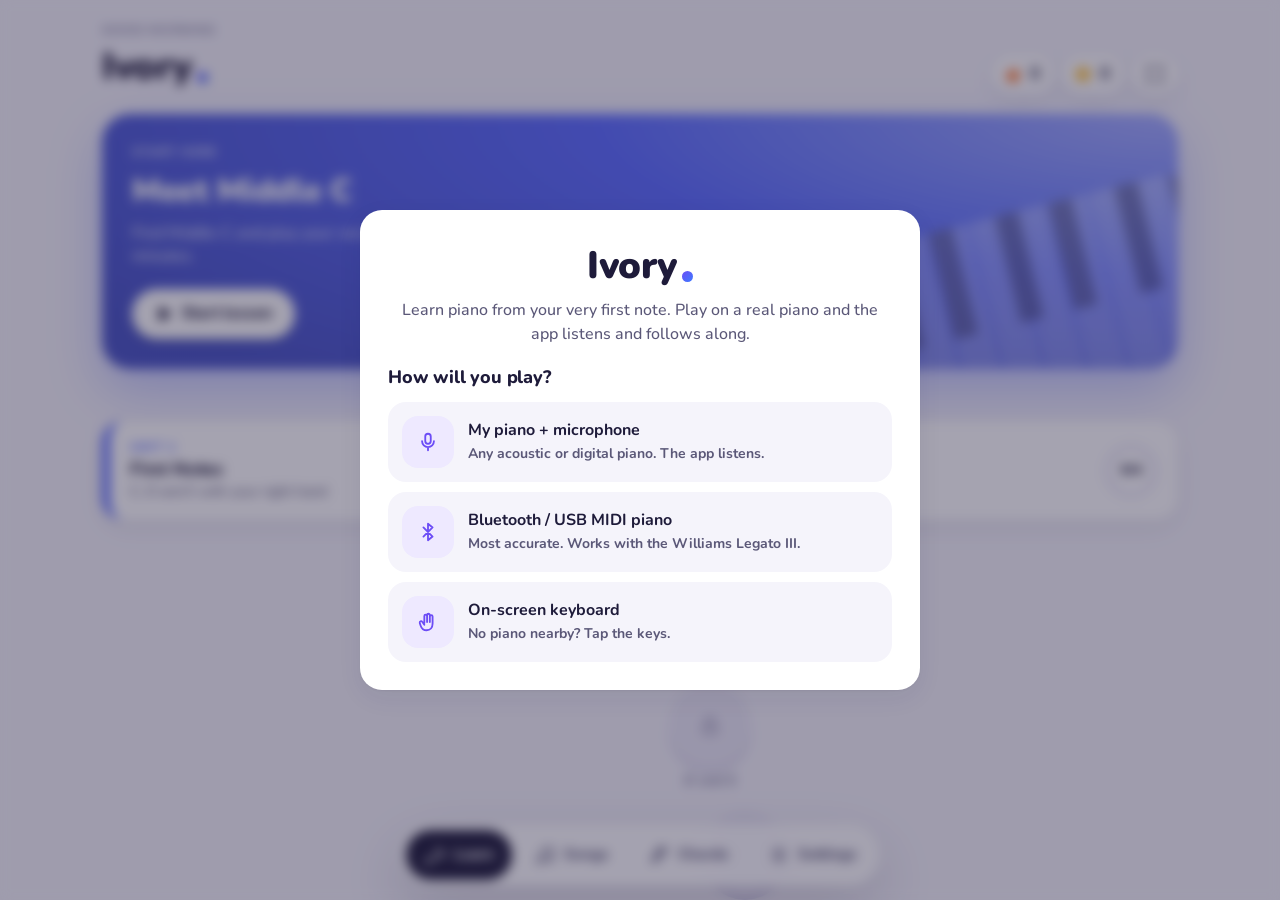
==== index.html @ 38b06214 "Ivory piano practice app: course, sheet-music player, mic/MIDI input, library, chords Co-Authored-By" ====
<!doctype html>
<html lang="en">
<head>
  <meta charset="utf-8">
  <meta name="viewport" content="width=device-width, initial-scale=1, viewport-fit=cover, user-scalable=no">
  <title>Ivory Piano</title>
  <meta name="description" content="Learn piano from your first note: guided lessons, a song library and sheet music that follows your playing.">
  <meta name="theme-color" content="#F5F4FB">
  <meta name="apple-mobile-web-app-capable" content="yes">
  <meta name="mobile-web-app-capable" content="yes">
  <meta name="apple-mobile-web-app-status-bar-style" content="default">
  <meta name="apple-mobile-web-app-title" content="Ivory">
  <link rel="manifest" href="manifest.webmanifest">
  <link rel="icon" href="icons/icon.svg" type="image/svg+xml">
  <link rel="apple-touch-icon" href="icons/icon-180.png">
  <link rel="preconnect" href="https://fonts.googleapis.com">
  <link rel="preconnect" href="https://fonts.gstatic.com" crossorigin>
  <link href="https://fonts.googleapis.com/css2?family=Nunito:wght@500;600;700;800;900&family=Noto+Music&display=swap" rel="stylesheet">
  <link rel="stylesheet" href="css/app.css">
</head>
<body>
  <div id="app"></div>
  <noscript>Ivory needs JavaScript to run.</noscript>
  <script type="module" src="js/main.js"></script>
</body>
</html>
---- css/app.css ----
/* Ivory: design system + screens */

:root {
  --bg: #F5F4FB;
  --bg-2: #ECEAF7;
  --surface: #FFFFFF;
  --ink: #1E1B3A;
  --ink-2: #5B5878;
  --ink-3: #8D8AA8;
  --line: #E4E1F1;
  --brand: #6C4DF6;
  --brand-2: #3D7BFF;
  --brand-soft: #EEE9FF;
  --good: #17B26A;
  --bad: #F04461;
  --gold: #FFC43D;
  --rh: #3D7BFF;
  --lh: #F0821E;
  --radius: 22px;
  --radius-sm: 14px;
  --shadow: 0 1px 2px rgba(30, 27, 58, .05), 0 8px 24px rgba(30, 27, 58, .07);
  --shadow-lg: 0 2px 6px rgba(30, 27, 58, .06), 0 24px 60px rgba(30, 27, 58, .16);
  --spring: cubic-bezier(.34, 1.56, .64, 1);
  --ease: cubic-bezier(.22, .9, .3, 1);
  --safe-b: env(safe-area-inset-bottom, 0px);
  --safe-t: env(safe-area-inset-top, 0px);
  color-scheme: light;
}

* { box-sizing: border-box; -webkit-tap-highlight-color: transparent; }
html, body { margin: 0; height: 100%; }
body {
  background: var(--bg);
  color: var(--ink);
  font: 500 16px/1.45 Nunito, ui-rounded, system-ui, -apple-system, sans-serif;
  -webkit-font-smoothing: antialiased;
  overflow: hidden;
  overscroll-behavior: none;
}
#app { height: 100%; display: flex; flex-direction: column; }
h1, h2, h3, h4 { margin: 0; letter-spacing: -.01em; }
h1 { font-size: 34px; font-weight: 900; }
h2 { font-size: 24px; font-weight: 900; }
h3 { font-size: 18px; font-weight: 800; }
p { margin: 0; }
a { color: var(--brand); }
.hidden { display: none !important; }
.muted { color: var(--ink-2); }
.small { font-size: 13px; }
.grow { flex: 1; min-width: 0; }
.row { display: flex; gap: 10px; flex-wrap: wrap; align-items: center; justify-content: center; margin-top: 18px; }
.row.end { justify-content: flex-end; }
.eyebrow { font-size: 12px; font-weight: 800; letter-spacing: .09em; text-transform: uppercase; color: var(--ink-3); }
.eyebrow.light { color: rgba(255,255,255,.8); }
.ico { width: 22px; height: 22px; flex: none; }

/* ---------- buttons ---------- */
.btn {
  appearance: none; border: 0; cursor: pointer; font: inherit; font-weight: 800; font-size: 16px;
  display: inline-flex; align-items: center; justify-content: center; gap: 8px;
  height: 50px; padding: 0 22px; border-radius: 999px; text-decoration: none;
  background: var(--surface); color: var(--ink); box-shadow: inset 0 0 0 2px var(--line);
  transition: transform .25s var(--spring), box-shadow .2s, background .2s, filter .2s;
  user-select: none; -webkit-user-select: none;
}
.btn:active { transform: scale(.94); }
.btn .ico { width: 20px; height: 20px; }
.btn.primary {
  background: linear-gradient(180deg, #7B5FF8, var(--brand)); color: #fff;
  box-shadow: 0 4px 0 #4E31D0, 0 10px 22px rgba(108,77,246,.32);
}
.btn.primary:active { transform: translateY(3px) scale(.97); box-shadow: 0 1px 0 #4E31D0, 0 4px 10px rgba(108,77,246,.3); }
.btn.ghost { background: var(--surface); }
.btn.white { background: #fff; color: var(--ink); box-shadow: 0 4px 0 rgba(0,0,0,.12); }
.btn.white.solid { background: var(--ink); color: #fff; box-shadow: 0 4px 0 rgba(0,0,0,.3); }
.btn.big { height: 56px; padding: 0 30px; font-size: 18px; }
.btn.sm { height: 38px; padding: 0 16px; font-size: 14px; }
.btn.danger { color: var(--bad); }
.btn.primary.danger { background: var(--bad); color: #fff; box-shadow: 0 4px 0 #B92741; }

.icon-btn {
  appearance: none; border: 0; background: var(--surface); color: var(--ink); cursor: pointer;
  width: 44px; height: 44px; border-radius: 50%; display: grid; place-items: center; font: 800 22px/1 Nunito, sans-serif;
  box-shadow: inset 0 0 0 2px var(--line); transition: transform .25s var(--spring); flex: none;
}
.icon-btn:active { transform: scale(.88); }
.icon-btn.sm { width: 34px; height: 34px; font-size: 20px; }

.chip-btn {
  appearance: none; border: 0; cursor: pointer; font: 800 14px Nunito, sans-serif; color: var(--ink);
  display: inline-flex; align-items: center; gap: 6px; height: 40px; padding: 0 14px; border-radius: 999px;
  background: var(--surface); box-shadow: inset 0 0 0 2px var(--line);
  transition: transform .25s var(--spring), background .2s, color .2s, box-shadow .2s;
}
.chip-btn:active { transform: scale(.92); }
.chip-btn .ico { width: 18px; height: 18px; }
.chip-btn.toggle.on { background: var(--brand-soft); color: var(--brand); box-shadow: inset 0 0 0 2px #CFC3FF; }

.seg { display: inline-flex; background: var(--bg-2); border-radius: 999px; padding: 4px; gap: 2px; flex-wrap: wrap; }
.seg button {
  appearance: none; border: 0; background: transparent; font: 800 14px Nunito, sans-serif; color: var(--ink-2);
  height: 36px; padding: 0 14px; border-radius: 999px; cursor: pointer; transition: background .25s var(--ease), color .2s, box-shadow .25s;
}
.seg button.on { background: var(--surface); color: var(--ink); box-shadow: 0 2px 8px rgba(30,27,58,.1); }

.chips { display: flex; gap: 8px; flex-wrap: wrap; }
.chip { appearance: none; border: 0; cursor: pointer; font: 800 14px Nunito, sans-serif; padding: 8px 14px; border-radius: 999px; background: var(--surface); color: var(--ink-2); box-shadow: inset 0 0 0 2px var(--line); transition: all .2s; }
.chip.on { background: var(--ink); color: #fff; box-shadow: none; }

.card { background: var(--surface); border-radius: var(--radius); box-shadow: var(--shadow); padding: 22px; }

/* ---------- layout ---------- */
.screen {
  flex: 1; overflow-y: auto; overflow-x: hidden; -webkit-overflow-scrolling: touch;
  padding-bottom: calc(110px + var(--safe-b));
}
.page { max-width: 1120px; margin: 0 auto; padding: calc(22px + var(--safe-t)) 22px 30px; animation: page-in .45s var(--ease) both; }
.page > * { animation: rise .5s var(--ease) both; }
.page > *:nth-child(2) { animation-delay: .05s; }
.page > *:nth-child(3) { animation-delay: .1s; }
.page > *:nth-child(4) { animation-delay: .15s; }
.page > *:nth-child(5) { animation-delay: .2s; }
.page > *:nth-child(n+6) { animation-delay: .25s; }
@keyframes page-in { from { opacity: 0; } to { opacity: 1; } }
@keyframes rise { from { opacity: 0; transform: translateY(16px); } to { opacity: 1; transform: none; } }
@keyframes pop { 0% { opacity: 0; transform: scale(.85) translateY(10px); } 100% { opacity: 1; transform: none; } }
.pop { animation: pop .45s var(--spring) both; }

header.top { display: flex; align-items: flex-end; justify-content: space-between; gap: 16px; margin-bottom: 20px; }
.brand { display: inline-flex; align-items: flex-end; gap: 4px; font-size: 38px; }
.brand .dot { width: 11px; height: 11px; border-radius: 50%; background: linear-gradient(135deg, var(--brand), var(--brand-2)); margin-bottom: 11px; }
.pills { display: flex; gap: 8px; }
.pill { display: flex; align-items: center; gap: 6px; background: var(--surface); padding: 8px 14px 8px 10px; border-radius: 999px; box-shadow: var(--shadow); font-size: 17px; }
.pill.flame .ico { color: #FF7A2E; }
.pill.stars-pill .ico { color: var(--gold); }

/* ---------- tab bar ---------- */
.tabbar {
  position: fixed; left: 50%; bottom: calc(14px + var(--safe-b)); transform: translateX(-50%);
  display: flex; gap: 4px; padding: 6px; border-radius: 999px; z-index: 20;
  background: rgba(255,255,255,.86); backdrop-filter: blur(18px) saturate(1.6); -webkit-backdrop-filter: blur(18px) saturate(1.6);
  box-shadow: var(--shadow-lg);
}
.tab {
  display: flex; align-items: center; gap: 8px; height: 50px; padding: 0 18px; border-radius: 999px;
  color: var(--ink-2); text-decoration: none; font-weight: 800; font-size: 15px;
  transition: background .3s var(--ease), color .2s, transform .25s var(--spring);
}
.tab:active { transform: scale(.92); }
.tab.active { background: var(--ink); color: #fff; }
.tab span { white-space: nowrap; }
@media (max-width: 560px) { .tab { padding: 0 14px; } .tab span { display: none; } .tab.active span { display: inline; } }

/* ---------- learn ---------- */
.hero {
  position: relative; overflow: hidden; border-radius: 28px; padding: 30px; color: #fff; margin-bottom: 34px;
  background: radial-gradient(120% 140% at 100% 0%, color-mix(in srgb, var(--c) 55%, #fff) 0%, var(--c) 45%, color-mix(in srgb, var(--c) 70%, #1E1B3A) 100%);
  box-shadow: 0 20px 50px color-mix(in srgb, var(--c) 35%, transparent);
}
.hero h2 { font-size: 32px; margin: 6px 0 8px; }
.hero p { opacity: .92; max-width: 460px; margin-bottom: 20px; }
.hero-body { position: relative; z-index: 1; }
.hero-keys {
  position: absolute; right: -30px; bottom: -40px; width: 340px; height: 200px; transform: rotate(-14deg);
  background:
    linear-gradient(90deg, transparent 0 9%, rgba(255,255,255,.0) 9%),
    repeating-linear-gradient(90deg, rgba(255,255,255,.28) 0 38px, rgba(255,255,255,.1) 38px 41px);
  border-radius: 18px; animation: float 6s ease-in-out infinite;
}
.hero-keys::after {
  content: ''; position: absolute; inset: 0 0 45% 0;
  background: repeating-linear-gradient(90deg, transparent 0 27px, rgba(30,27,58,.35) 27px 51px, transparent 51px 82px, rgba(30,27,58,.35) 82px 106px, transparent 106px 123px);
  -webkit-mask: linear-gradient(#000, #000); border-radius: 18px 18px 6px 6px;
}
@keyframes float { 0%, 100% { transform: rotate(-14deg) translateY(0); } 50% { transform: rotate(-12deg) translateY(-10px); } }

.course { display: flex; flex-direction: column; gap: 10px; }
.unit-head {
  display: flex; align-items: center; justify-content: space-between; gap: 16px; padding: 18px 20px; border-radius: var(--radius);
  background: var(--surface); box-shadow: var(--shadow); border-left: 8px solid var(--c); margin-top: 18px;
}
.unit-head p { color: var(--ink-2); font-size: 14px; }
.unit-head .eyebrow { color: var(--c); }
.ring {
  --p: 0; width: 54px; height: 54px; border-radius: 50%; display: grid; place-items: center; flex: none;
  background: conic-gradient(var(--c) calc(var(--p) * 360deg), var(--bg-2) 0);
}
.ring span { width: 42px; height: 42px; border-radius: 50%; background: var(--surface); display: grid; place-items: center; font-weight: 900; font-size: 13px; }

.nodes { display: flex; flex-direction: column; align-items: center; gap: 20px; padding: 26px 0 10px; }
.node {
  position: relative; display: flex; flex-direction: column; align-items: center; gap: 6px; text-decoration: none; color: var(--ink);
  transform: translateX(var(--x)); width: 160px;
}
.node .disc {
  width: 84px; height: 84px; border-radius: 50%; display: grid; place-items: center; font-size: 30px; font-weight: 900;
  background: var(--surface); color: var(--c); box-shadow: 0 6px 0 var(--bg-2), var(--shadow);
  transition: transform .3s var(--spring), box-shadow .3s;
}
.node .glyph { font-family: Nunito, "Noto Music", sans-serif; display: grid; place-items: center; }
.node .glyph .ico { width: 34px; height: 34px; stroke-width: 3; }
.node:active .disc { transform: translateY(4px) scale(.95); box-shadow: 0 2px 0 var(--bg-2), var(--shadow); }
.node.done .disc { background: var(--c); color: #fff; box-shadow: 0 6px 0 color-mix(in srgb, var(--c) 70%, #000), 0 10px 22px color-mix(in srgb, var(--c) 35%, transparent); }
.node.current .disc {
  background: linear-gradient(180deg, color-mix(in srgb, var(--c) 80%, #fff), var(--c)); color: #fff;
  box-shadow: 0 6px 0 color-mix(in srgb, var(--c) 70%, #000), 0 0 0 8px color-mix(in srgb, var(--c) 18%, transparent);
  animation: breathe 2.2s ease-in-out infinite;
}
@keyframes breathe { 0%, 100% { box-shadow: 0 6px 0 color-mix(in srgb, var(--c) 70%, #000), 0 0 0 6px color-mix(in srgb, var(--c) 20%, transparent); } 50% { box-shadow: 0 6px 0 color-mix(in srgb, var(--c) 70%, #000), 0 0 0 16px color-mix(in srgb, var(--c) 6%, transparent); } }
.node.locked { color: var(--ink-3); }
.node.locked .disc { color: var(--ink-3); background: var(--bg-2); box-shadow: 0 6px 0 #DCD9EC; }
.node .label { font-weight: 800; font-size: 14px; text-align: center; line-height: 1.2; }
.node .bubble {
  position: absolute; top: -34px; background: var(--ink); color: #fff; font-weight: 900; font-size: 12px; letter-spacing: .08em;
  padding: 6px 12px; border-radius: 10px; animation: bob 1.6s ease-in-out infinite; z-index: 1;
}
.node .bubble::after { content: ''; position: absolute; left: 50%; bottom: -5px; margin-left: -6px; border: 6px solid transparent; border-top-color: var(--ink); border-bottom: 0; }
@keyframes bob { 0%, 100% { transform: translateY(0); } 50% { transform: translateY(-6px); } }

.mini-stars { display: inline-flex; gap: 1px; }
.mini-stars .star svg { width: 15px; height: 15px; }
.star { color: #DAD7EA; display: inline-block; }
.star.on { color: var(--gold); }
.stars-big { display: flex; justify-content: center; gap: 6px; margin: 4px 0 10px; }
.stars-big .star svg { width: 64px; height: 64px; filter: drop-shadow(0 4px 0 rgba(0,0,0,.08)); }
.stars-big .star:nth-child(2) svg { width: 80px; height: 80px; margin-top: -12px; }
.stars-big .star { animation: star-pop .6s var(--spring) both; }
.stars-big .star.on svg { filter: drop-shadow(0 4px 0 #E3A400) drop-shadow(0 8px 18px rgba(255,196,61,.5)); }
@keyframes star-pop { 0% { opacity: 0; transform: scale(.2) rotate(-40deg); } 100% { opacity: 1; transform: none; } }

/* ---------- full-screen layers ---------- */
.fullscreen {
  position: fixed; inset: 0; z-index: 40; background: var(--bg); display: flex; flex-direction: column;
  opacity: 0; transform: translateY(24px); transition: opacity .3s var(--ease), transform .4s var(--ease);
}
.fullscreen.open { opacity: 1; transform: none; }
.ls-top { display: flex; align-items: center; gap: 14px; padding: calc(12px + var(--safe-t)) 18px 10px; }
.ls-title { font-weight: 900; white-space: nowrap; overflow: hidden; text-overflow: ellipsis; max-width: 30%; }
.ls-steps { flex: 1; display: flex; gap: 6px; }
.ls-steps i { flex: 1; height: 10px; border-radius: 99px; background: var(--bg-2); position: relative; overflow: hidden; }
.ls-steps i::after { content: ''; position: absolute; inset: 0; background: var(--c); transform: scaleX(0); transform-origin: left; transition: transform .6s var(--ease); border-radius: 99px; }
.ls-steps i.done::after { transform: scaleX(1); }
.ls-steps i.cur::after { transform: scaleX(.35); opacity: .6; }
.ls-body { flex: 1; min-height: 0; display: flex; flex-direction: column; }
.ls-center { flex: 1; overflow-y: auto; display: flex; align-items: flex-start; justify-content: center; padding: 16px 18px 30px; }
.ls-player { flex: 1; min-height: 0; display: flex; }
.ls-player .player .pl-top > .icon-btn { display: none; }
.learn-card { width: 100%; max-width: 760px; margin: auto 0; padding: 30px; }
.learn-card h2 { font-size: 30px; margin: 6px 0 10px; }
.learn-card .eyebrow { color: var(--c); }
.lead { font-size: 19px; line-height: 1.55; color: var(--ink-2); }
.lead b { color: var(--ink); }
.learn-visual { margin-top: 22px; display: flex; flex-direction: column; gap: 14px; }
.learn-kb { height: 170px; }
.mini-staff { width: 100%; height: 150px; display: block; border-radius: var(--radius-sm); box-shadow: inset 0 0 0 2px var(--line); }
.chord-btns { display: flex; gap: 8px; flex-wrap: wrap; justify-content: center; }
.hand-art svg { width: 100%; max-height: 240px; display: block; }
.hand-art .f { fill: #FFE1C9; stroke: #E9B48F; stroke-width: 2; }
.hand-art .palm { fill: #FFE1C9; stroke: #E9B48F; stroke-width: 2; }
.hand-art .fn { font: 900 18px Nunito, sans-serif; fill: var(--brand); text-anchor: middle; }
.hand-art .cap { font: 800 14px Nunito, sans-serif; fill: var(--ink-2); text-anchor: middle; }

/* ---------- player ---------- */
.player { flex: 1; min-height: 0; display: flex; flex-direction: column; position: relative; background: var(--bg); }
.player-host { z-index: 45; }
.pl-top { display: flex; align-items: center; gap: 14px; padding: calc(10px + var(--safe-t)) 16px 8px; }
.ls-player .pl-top { padding-top: 4px; }
.pl-title { min-width: 0; max-width: 40%; }
.pl-title .t { font-weight: 900; font-size: 17px; white-space: nowrap; overflow: hidden; text-overflow: ellipsis; }
.pl-title .sub { font-size: 13px; color: var(--ink-2); font-weight: 700; white-space: nowrap; overflow: hidden; text-overflow: ellipsis; }
.pl-progress { flex: 1; height: 10px; background: var(--bg-2); border-radius: 99px; overflow: hidden; }
.pl-progress .bar { height: 100%; background: linear-gradient(90deg, var(--brand), var(--brand-2)); transform-origin: left; transform: scaleX(0); border-radius: 99px; transition: transform .35s var(--ease); }
.pl-input { display: flex; align-items: center; gap: 6px; height: 38px; padding: 0 12px; border-radius: 99px; background: var(--surface); box-shadow: inset 0 0 0 2px var(--line); font-weight: 800; font-size: 13px; cursor: pointer; white-space: nowrap; }
.pl-input .ico { width: 18px; height: 18px; }
.pl-input.mode-midi { color: var(--good); }
.pl-input.mode-mic { color: var(--brand); }
.pl-input .lvl { --lvl: 0; width: 8px; height: 18px; border-radius: 4px; background: linear-gradient(to top, var(--good) calc(var(--lvl) * 100%), var(--bg-2) 0); transition: background .08s; }
@media (max-width: 700px) { .pl-input span { display: none; } .pl-title { max-width: 50%; } }

.pl-stage { flex: 1; min-height: 0; position: relative; margin: 4px 14px 0; border-radius: var(--radius); background: #fff; box-shadow: var(--shadow); overflow: hidden; }
.pl-canvas { position: absolute; inset: 0; width: 100%; height: 100%; display: block; }
.pl-count { position: absolute; left: 50%; top: 50%; transform: translate(-50%, -50%); font: 900 120px/1 Nunito, sans-serif; color: var(--brand); pointer-events: none; text-shadow: 0 6px 30px rgba(108,77,246,.25); }
.pl-count.pulse { animation: count .5s var(--spring); }
@keyframes count { 0% { transform: translate(-50%, -50%) scale(1.6); opacity: 0; } 100% { transform: translate(-50%, -50%) scale(1); opacity: 1; } }
.pl-toast { position: absolute; left: 50%; bottom: 14px; transform: translate(-50%, 20px); background: var(--ink); color: #fff; padding: 10px 18px; border-radius: 99px; font-weight: 800; font-size: 14px; opacity: 0; transition: all .35s var(--spring); pointer-events: none; max-width: 90%; text-align: center; }
.pl-toast.show { opacity: 1; transform: translate(-50%, 0); }
.pl-controls { display: flex; align-items: center; gap: 8px; padding: 10px 16px; flex-wrap: wrap; }
.pl-controls .spacer { flex: 1; }
.tempo { display: flex; align-items: center; gap: 6px; font-weight: 900; font-size: 14px; }
.tempo-val { min-width: 44px; text-align: center; }
.player.demo .pl-stage { box-shadow: 0 0 0 3px var(--brand-soft), var(--shadow); }
.player.demo .listen { background: var(--brand); color: #fff; box-shadow: none; }
.pl-keys { height: clamp(110px, 24vh, 220px); margin: 0 10px calc(10px + var(--safe-b)); }

.pl-overlay { position: absolute; inset: 0; display: none; align-items: center; justify-content: center; padding: 20px; z-index: 5; background: rgba(245,244,251,.6); backdrop-filter: blur(8px); -webkit-backdrop-filter: blur(8px); }
.pl-overlay.open { display: flex; animation: page-in .25s both; }
.start-card, .result-card { max-width: 520px; width: 100%; text-align: center; padding: 30px; }
.start-card h2, .result-card h2 { font-size: 28px; margin: 6px 0 8px; }
.start-card p { color: var(--ink-2); }
.notice { display: inline-flex; align-items: center; gap: 8px; margin-top: 14px !important; padding: 8px 14px; border-radius: 12px; background: var(--bg); font-weight: 700; font-size: 14px; color: var(--ink-2) !important; }
.notice .ico { width: 18px; height: 18px; }
.notice.ok { background: #E3F8EE; color: #0B7F4B !important; }
.notice.warn { background: #FFF1D6; color: #8A5A00 !important; }
.stats { display: flex; justify-content: center; gap: 10px; margin-top: 16px; flex-wrap: wrap; }
.stat { background: var(--bg); border-radius: 16px; padding: 10px 16px; min-width: 86px; animation: rise .5s var(--ease) both; }
.stat:nth-child(2) { animation-delay: .1s; } .stat:nth-child(3) { animation-delay: .2s; } .stat:nth-child(4) { animation-delay: .3s; }
.stat b { display: block; font-size: 24px; font-weight: 900; }
.stat span { font-size: 12px; color: var(--ink-2); font-weight: 800; text-transform: uppercase; letter-spacing: .05em; }
.tips { text-align: left; color: var(--ink-2); padding-left: 20px; line-height: 1.7; }

.confetti { position: absolute; inset: 0; pointer-events: none; overflow: hidden; z-index: 60; }
.confetti i { position: absolute; top: -12px; width: 10px; height: 14px; border-radius: 3px; animation: fall linear both; }
@keyframes fall { 0% { transform: translate(0, 0) rotate(0); opacity: 1; } 100% { transform: translate(var(--dx), 105vh) rotate(var(--rot)); opacity: .9; } }

/* ---------- keyboard ---------- */
.kb { position: relative; width: 100%; touch-action: none; user-select: none; -webkit-user-select: none; }
.kb-key { position: absolute; top: 0; transition: background .12s, transform .12s, box-shadow .12s; }
.kb-white {
  height: 100%; background: linear-gradient(180deg, #fff 80%, #F1F0F7); border: 1px solid #D9D6E8; border-top: 0;
  border-radius: 0 0 10px 10px; box-shadow: inset 0 -6px 0 #E6E4F0; z-index: 1;
}
.kb-black {
  height: 61%; background: linear-gradient(180deg, #3A3755, #1E1B33 85%); border-radius: 0 0 7px 7px; z-index: 2;
  box-shadow: inset 0 -5px 0 #0E0C1F, 0 3px 6px rgba(0,0,0,.25);
}
.kb-label { position: absolute; bottom: 10px; left: 0; right: 0; text-align: center; font-weight: 800; font-size: 12px; color: var(--ink-3); pointer-events: none; }
.kb-label.kb-middle { color: var(--brand); }
.kb-key.hint.kb-white { background: linear-gradient(180deg, #fff 0%, color-mix(in srgb, var(--rh) 28%, #fff) 100%); box-shadow: inset 0 -6px 0 color-mix(in srgb, var(--rh) 45%, #fff); }
.kb-key.hint.hint-L.kb-white { background: linear-gradient(180deg, #fff 0%, color-mix(in srgb, var(--lh) 30%, #fff) 100%); box-shadow: inset 0 -6px 0 color-mix(in srgb, var(--lh) 50%, #fff); }
.kb-key.hint.kb-black { background: linear-gradient(180deg, color-mix(in srgb, var(--rh) 70%, #000), var(--rh)); }
.kb-key.hint.hint-L.kb-black { background: linear-gradient(180deg, color-mix(in srgb, var(--lh) 70%, #000), var(--lh)); }
.kb-finger {
  position: absolute; left: 50%; bottom: 30px; transform: translateX(-50%); width: 26px; height: 26px; border-radius: 50%;
  display: grid; place-items: center; font: 900 14px Nunito, sans-serif; color: #fff; background: var(--rh); pointer-events: none;
  animation: pop .35s var(--spring) both; box-shadow: 0 3px 8px rgba(61,123,255,.35);
}
.hint-L .kb-finger { background: var(--lh); box-shadow: 0 3px 8px rgba(240,130,30,.35); }
.kb-black .kb-finger { bottom: 10px; width: 22px; height: 22px; font-size: 12px; }
.kb-key.on-play.kb-white { background: linear-gradient(180deg, #F2EEFF, #DCD3FF); transform: translateY(2px); box-shadow: inset 0 -3px 0 #C8BBFF; }
.kb-key.on-play.kb-black { background: #6C4DF6; transform: translateY(2px); }
.kb-key.on-good.kb-white { background: linear-gradient(180deg, #E5FAF0, #9EE8C4); transform: translateY(2px); box-shadow: inset 0 -3px 0 #6AD9A3, 0 0 24px rgba(23,178,106,.5); }
.kb-key.on-good.kb-black { background: var(--good); transform: translateY(2px); box-shadow: 0 0 20px rgba(23,178,106,.6); }
.kb-key.on-bad.kb-white { background: linear-gradient(180deg, #FFECEF, #FFB3C0); box-shadow: inset 0 -3px 0 #FF8FA2; animation: shake .3s; }
.kb-key.on-bad.kb-black { background: var(--bad); animation: shake .3s; }
@keyframes shake { 25% { transform: translateX(-3px); } 75% { transform: translateX(3px); } }

/* ---------- library ---------- */
.import-card { display: flex; align-items: center; gap: 18px; padding: 20px 22px; border-radius: var(--radius); background: linear-gradient(135deg, #2A2554, #1E1B3A); color: #fff; margin-bottom: 20px; flex-wrap: wrap; }
.import-card p { opacity: .8; font-size: 14px; margin-top: 2px; }
.import-icon { width: 54px; height: 54px; border-radius: 16px; display: grid; place-items: center; background: rgba(255,255,255,.12); }
.filters { display: flex; flex-wrap: wrap; gap: 12px; align-items: center; margin-bottom: 18px; }
.search { display: flex; align-items: center; gap: 8px; background: var(--surface); border-radius: 999px; padding: 0 16px; height: 46px; box-shadow: inset 0 0 0 2px var(--line); flex: 1 1 220px; color: var(--ink-3); }
.search input { border: 0; outline: 0; font: 700 16px Nunito, sans-serif; background: transparent; flex: 1; min-width: 0; color: var(--ink); }
.song-grid { display: grid; grid-template-columns: repeat(auto-fill, minmax(200px, 1fr)); gap: 16px; }
.song-card { display: flex; flex-direction: column; background: var(--surface); border-radius: var(--radius); overflow: hidden; text-decoration: none; color: var(--ink); box-shadow: var(--shadow); transition: transform .3s var(--spring), box-shadow .3s; animation: rise .5s var(--ease) both; }
.song-card:active { transform: scale(.96); }
.cover { height: 110px; position: relative; display: flex; align-items: flex-end; justify-content: space-between; padding: 12px; }
.cover-note { position: absolute; right: -10px; top: -14px; color: rgba(255,255,255,.25); }
.cover-note .ico { width: 110px; height: 110px; stroke-width: 1.6; }
.tag { font-size: 11px; font-weight: 900; letter-spacing: .06em; text-transform: uppercase; padding: 5px 9px; border-radius: 8px; }
.tag.light { background: rgba(255,255,255,.25); color: #fff; backdrop-filter: blur(4px); }
.song-card .meta { padding: 12px 14px 14px; display: flex; flex-direction: column; gap: 2px; }
.song-card .meta b { font-weight: 900; line-height: 1.2; }
.song-card .meta span { font-size: 13px; color: var(--ink-2); font-weight: 700; }
.progress-line { height: 6px; border-radius: 99px; background: var(--bg-2); margin-top: 8px; overflow: hidden; }
.progress-line i { display: block; height: 100%; background: var(--good); border-radius: 99px; }
.empty { grid-column: 1 / -1; padding: 30px; text-align: center; }
.sources { margin-top: 36px; }
.sources > p { margin: 6px 0 14px; }
.source-list { display: flex; flex-direction: column; gap: 10px; }
.source { display: flex; align-items: center; gap: 14px; background: var(--surface); border-radius: 16px; padding: 14px 16px; color: var(--ink); text-decoration: none; box-shadow: var(--shadow); transition: transform .25s var(--spring); }
.source:active { transform: scale(.98); }
.source b { display: block; }
.source span { font-size: 14px; color: var(--ink-2); }
.source > .ico { color: var(--ink-3); width: 18px; }
.fmt { font-size: 11px; font-weight: 900; padding: 5px 9px; border-radius: 8px; letter-spacing: .04em; white-space: nowrap; }
.fmt-musicxml { background: #E7F0FF; color: #2459CC; }
.fmt-midi { background: #E3F8EE; color: #0B7F4B; }
.fmt-pdf { background: #FFF1D6; color: #8A5A00; }
.pdf-help { margin-top: 14px; background: var(--surface); border-radius: 16px; padding: 14px 16px; box-shadow: var(--shadow); }
.pdf-help summary { font-weight: 800; cursor: pointer; }
.pdf-help p { margin-top: 8px; color: var(--ink-2); }

/* ---------- song page ---------- */
.back-link { display: inline-flex; align-items: center; gap: 4px; font-weight: 800; text-decoration: none; color: var(--ink-2); margin-bottom: 12px; }
.back-link .ico { width: 18px; height: 18px; }
.song-hero { display: flex; gap: 20px; align-items: flex-end; flex-wrap: wrap; padding: 28px; border-radius: 28px; color: #fff; box-shadow: var(--shadow-lg); margin-bottom: 26px; }
.song-hero h1 { font-size: 36px; margin-top: 4px; }
.song-hero .by { opacity: .85; font-weight: 800; }
.song-hero .about { opacity: .9; max-width: 520px; margin-top: 8px; }
.facts { display: flex; gap: 6px; flex-wrap: wrap; margin-top: 14px; }
.facts span { background: rgba(255,255,255,.2); padding: 5px 10px; border-radius: 10px; font-weight: 800; font-size: 13px; }
.hero-actions { display: flex; gap: 10px; flex-wrap: wrap; }
.song-cols { display: grid; grid-template-columns: 1.4fr 1fr; gap: 22px; align-items: start; }
.song-cols h2 { margin-bottom: 12px; }
@media (max-width: 780px) { .song-cols { grid-template-columns: 1fr; } }
.plan { display: flex; flex-direction: column; gap: 14px; }
.plan-sec { background: var(--surface); border-radius: var(--radius); padding: 14px; box-shadow: var(--shadow); }
.plan-head { display: flex; justify-content: space-between; align-items: baseline; padding: 2px 6px 10px; }
.plan-head span { font-size: 13px; color: var(--ink-3); font-weight: 800; }
.plan-steps { display: flex; flex-direction: column; gap: 8px; }
.step { appearance: none; border: 0; font: inherit; color: inherit; cursor: pointer; display: flex; align-items: center; gap: 12px; padding: 10px 12px; border-radius: 14px; background: var(--bg); text-align: left; transition: transform .25s var(--spring), background .2s; }
.step:active { transform: scale(.97); }
.step.next { background: var(--brand-soft); box-shadow: inset 0 0 0 2px #CFC3FF; }
.step-text { flex: 1; display: flex; flex-direction: column; }
.step-text small { color: var(--ink-2); font-weight: 700; }
.hand-badge { width: 38px; height: 38px; border-radius: 12px; display: grid; place-items: center; font-weight: 900; font-size: 13px; color: #fff; flex: none; }
.h-R { background: var(--rh); }
.h-L { background: var(--lh); }
.h-both { background: linear-gradient(135deg, var(--lh) 50%, var(--rh) 50%); }
.free { display: flex; flex-direction: column; gap: 14px; margin-bottom: 14px; }
.free-row { display: flex; flex-direction: column; gap: 10px; align-items: flex-start; }
.field { display: flex; flex-direction: column; gap: 6px; font-weight: 800; font-size: 14px; color: var(--ink-2); margin-top: 8px; }
input[type=range] { width: 100%; accent-color: var(--brand); height: 28px; }

/* ---------- chords ---------- */
.chord-card { display: flex; flex-direction: column; gap: 12px; }
.chord-top { display: flex; gap: 18px; justify-content: space-between; flex-wrap: wrap; }
.chord-name h2 { font-size: 46px; line-height: 1; }
.chord-name h2 small { font-size: 18px; color: var(--ink-2); font-weight: 800; }
.chord-notes { display: flex; gap: 8px; margin: 10px 0 6px; }
.chord-notes span { width: 46px; height: 46px; border-radius: 14px; display: grid; place-items: center; font-weight: 900; font-size: 18px; background: var(--brand-soft); color: var(--brand); animation: pop .4s var(--spring) both; }
.chord-notes span:nth-child(2) { animation-delay: .05s; } .chord-notes span:nth-child(3) { animation-delay: .1s; } .chord-notes span:nth-child(4) { animation-delay: .15s; }
.chord-actions { display: flex; flex-direction: column; gap: 8px; align-items: flex-end; }
.chord-actions .row { margin-top: 0; }
.chord-kb { height: 160px; margin: 6px 0; }
.pick-label { font-weight: 900; font-size: 12px; text-transform: uppercase; letter-spacing: .08em; color: var(--ink-3); }
.pick-grid { display: flex; flex-wrap: wrap; gap: 6px; }
.pick { appearance: none; border: 0; cursor: pointer; font: 800 15px Nunito, sans-serif; padding: 9px 14px; border-radius: 12px; background: var(--bg); color: var(--ink); transition: all .2s var(--ease); }
.pick.on { background: var(--brand); color: #fff; transform: scale(1.04); }
.chords > h2 { margin-top: 30px; }
.chords > p { margin: 4px 0 12px; }
.prog-list { display: flex; flex-direction: column; gap: 10px; }
.prog { display: flex; align-items: center; gap: 12px; background: var(--surface); padding: 14px 16px; border-radius: 16px; box-shadow: var(--shadow); }
.prog b { display: block; font-size: 17px; }
.prog span { font-size: 14px; color: var(--ink-2); }

/* ---------- settings ---------- */
.settings .card { margin-bottom: 16px; display: flex; flex-direction: column; gap: 6px; }
.settings h3 { display: flex; align-items: center; gap: 8px; margin-bottom: 6px; }
.settings h3 .ico { color: var(--brand); }
.set-row { display: flex; align-items: center; gap: 14px; padding: 12px 0; border-top: 1px solid var(--line); flex-wrap: wrap; }
.set-row b { display: block; }
.set-row span { font-size: 14px; color: var(--ink-2); }
.inline { display: flex; align-items: center; gap: 10px; width: 220px; }
.val { font-weight: 800; font-size: 14px; color: var(--ink-2); min-width: 60px; }
.sub-card { background: var(--bg); border-radius: 16px; padding: 16px; margin-top: 8px; }
.sub-head { display: flex; align-items: center; justify-content: space-between; gap: 10px; flex-wrap: wrap; margin-bottom: 8px; }
.mic-test { display: flex; align-items: center; gap: 16px; margin: 8px 0; }
.meter { flex: 1; height: 14px; border-radius: 99px; background: var(--bg-2); overflow: hidden; }
.meter i { display: block; height: 100%; background: linear-gradient(90deg, var(--good), #9BE15D, var(--gold)); transform-origin: left; transform: scaleX(0); transition: transform .08s; }
.mic-test small { display: block; font-size: 11px; font-weight: 900; text-transform: uppercase; color: var(--ink-3); letter-spacing: .06em; }
.heard { font-size: 30px; font-weight: 900; min-width: 70px; color: var(--brand); }
.heard.flash { animation: pop .3s var(--spring); }
.badge { font-size: 13px; font-weight: 800; padding: 5px 10px; border-radius: 10px; background: var(--bg-2); color: var(--ink-2); }
.badge.ok { background: #E3F8EE; color: #0B7F4B; }
.badge.warn { background: #FFF1D6; color: #8A5A00; }
.midi-help { color: var(--ink-2); font-size: 15px; }
.midi-help h4 { color: var(--ink); margin: 12px 0 4px; }
.midi-help ol { padding-left: 20px; margin: 4px 0; line-height: 1.7; }
.midi-help code { background: var(--surface); padding: 2px 6px; border-radius: 6px; font-size: 13px; word-break: break-all; }
.switch { position: relative; width: 54px; height: 32px; flex: none; }
.switch input { opacity: 0; width: 0; height: 0; position: absolute; }
.switch i { position: absolute; inset: 0; border-radius: 99px; background: var(--bg-2); transition: background .25s; cursor: pointer; }
.switch i::after { content: ''; position: absolute; left: 4px; top: 4px; width: 24px; height: 24px; border-radius: 50%; background: #fff; box-shadow: 0 2px 6px rgba(0,0,0,.2); transition: transform .3s var(--spring); }
.switch input:checked + i { background: var(--good); }
.switch input:checked + i::after { transform: translateX(22px); }
.about { color: var(--ink-3); font-size: 13px; padding: 10px 6px; display: flex; flex-direction: column; gap: 6px; }

/* ---------- modal / toast / onboarding ---------- */
.modal-back { position: fixed; inset: 0; z-index: 80; background: rgba(30,27,58,.4); display: flex; align-items: center; justify-content: center; padding: 20px; opacity: 0; transition: opacity .25s; backdrop-filter: blur(6px); -webkit-backdrop-filter: blur(6px); }
.modal-back.open { opacity: 1; }
.modal { max-width: 560px; width: 100%; max-height: 90vh; overflow-y: auto; padding: 28px; }
.modal h2 { margin-bottom: 8px; }
.onb-hero { text-align: center; margin-bottom: 18px; }
.onb-hero p { color: var(--ink-2); margin-top: 6px; }
.onb-opts { display: flex; flex-direction: column; gap: 10px; margin-top: 12px; }
.onb-opt { appearance: none; border: 0; cursor: pointer; font: inherit; color: inherit; display: flex; align-items: center; gap: 14px; text-align: left; padding: 14px; border-radius: 18px; background: var(--bg); transition: transform .25s var(--spring), background .2s; }
.onb-opt:active { transform: scale(.97); }
.onb-opt b { display: block; }
.onb-opt small { color: var(--ink-2); font-weight: 700; font-size: 14px; }
.onb-ic { width: 52px; height: 52px; border-radius: 16px; display: grid; place-items: center; background: var(--brand-soft); color: var(--brand); flex: none; }
.toast-host { position: fixed; left: 50%; top: calc(16px + var(--safe-t)); transform: translateX(-50%); z-index: 100; display: flex; flex-direction: column; gap: 8px; align-items: center; pointer-events: none; }
.toast { background: var(--ink); color: #fff; padding: 12px 18px; border-radius: 16px; font-weight: 800; font-size: 15px; box-shadow: var(--shadow-lg); opacity: 0; transform: translateY(-14px) scale(.96); transition: all .35s var(--spring); max-width: min(560px, 90vw); }
.toast.show { opacity: 1; transform: none; }
.toast.ok { background: #0E8A55; }
.toast.bad { background: #C42A47; }

/* ---------- piano navigation ---------- */
.nav-focus { outline: none !important; position: relative; z-index: 3; box-shadow: 0 0 0 4px #fff, 0 0 0 7px var(--brand), 0 8px 24px rgba(108,77,246,.35) !important; animation: nav-glow 1.6s ease-in-out infinite; }
.node.nav-focus { box-shadow: none !important; animation: none; }
.node.nav-focus .disc { box-shadow: 0 0 0 4px #fff, 0 0 0 8px var(--brand), 0 10px 24px rgba(108,77,246,.35) !important; }
@keyframes nav-glow { 50% { box-shadow: 0 0 0 4px #fff, 0 0 0 9px color-mix(in srgb, var(--brand) 70%, #fff), 0 8px 24px rgba(108,77,246,.25); } }
.nav-legend {
  position: fixed; right: 16px; bottom: calc(86px + var(--safe-b)); z-index: 90; display: flex; gap: 3px; padding: 8px; border-radius: 18px;
  background: rgba(30,27,58,.92); color: #fff; box-shadow: var(--shadow-lg); opacity: 0; transform: translateY(12px) scale(.96);
  transition: opacity .3s, transform .35s var(--spring); pointer-events: none;
}
.nav-legend.show { opacity: 1; transform: none; }
.nav-legend div { width: 46px; height: 64px; border-radius: 0 0 8px 8px; background: #fff; color: var(--ink); display: flex; flex-direction: column; justify-content: flex-end; align-items: center; padding-bottom: 6px; font-size: 10px; font-weight: 900; line-height: 1.1; text-align: center; transition: background .15s, transform .15s; }
.nav-legend div small { color: var(--ink-3); font-size: 10px; }
.nav-legend div.c4 { box-shadow: inset 0 -4px 0 var(--brand); }
.nav-legend div.hit { background: var(--brand); color: #fff; transform: translateY(3px); }
.nav-legend div.hit small { color: rgba(255,255,255,.8); }

@media (prefers-reduced-motion: reduce) {
  *, *::before, *::after { animation-duration: .01ms !important; animation-iteration-count: 1 !important; transition-duration: .01ms !important; }
}
@media (max-width: 600px) {
  .page { padding-left: 16px; padding-right: 16px; }
  h1 { font-size: 28px; }
  .hero { padding: 22px; }
  .hero h2 { font-size: 26px; }
  .song-hero { padding: 22px; }
  .learn-card { padding: 22px; }
  .chord-actions { align-items: flex-start; }
}
.nav-map { display: flex; gap: 4px; margin-top: 6px; }
.nav-map div { flex: 1; max-width: 90px; height: 92px; border-radius: 0 0 12px 12px; background: linear-gradient(180deg, #fff 70%, #F1F0F7); box-shadow: inset 0 0 0 2px var(--line), inset 0 -6px 0 #E6E4F0; display: flex; flex-direction: column; justify-content: flex-end; align-items: center; padding-bottom: 12px; }
.nav-map div b { font-size: 13px; }
.nav-map div small { font-size: 11px; color: var(--ink-3); font-weight: 800; }
.nav-map div.c4 { background: linear-gradient(180deg, #fff 40%, var(--brand-soft)); box-shadow: inset 0 0 0 2px #CFC3FF, inset 0 -6px 0 #CFC3FF; }
.nav-map div.c4 b { color: var(--brand); }
.fs-pill { border: 0; cursor: pointer; color: var(--ink); padding: 8px 12px; }
.install-card { display: flex; align-items: center; gap: 14px; background: var(--surface); border-radius: var(--radius); padding: 14px 16px; box-shadow: var(--shadow); margin-bottom: 18px; border: 2px dashed #CFC3FF; }
.install-card b { display: block; }
.install-card span { color: var(--ink-2); font-size: 14px; }
.install-ic img { width: 52px; height: 52px; border-radius: 13px; display: block; }
.share-glyph { display: inline-flex; vertical-align: -4px; color: var(--brand-2); }
.share-glyph .ico { width: 18px; height: 18px; }
/* Big iPads (e.g. 13" iPad Pro): roomier keyboard and sheet */
@media (min-width: 1300px) and (min-height: 900px) {
  .pl-keys { height: clamp(150px, 25vh, 270px); }
  .learn-card { max-width: 900px; }
  .learn-kb { height: 210px; }
  .song-grid { grid-template-columns: repeat(auto-fill, minmax(230px, 1fr)); }
}
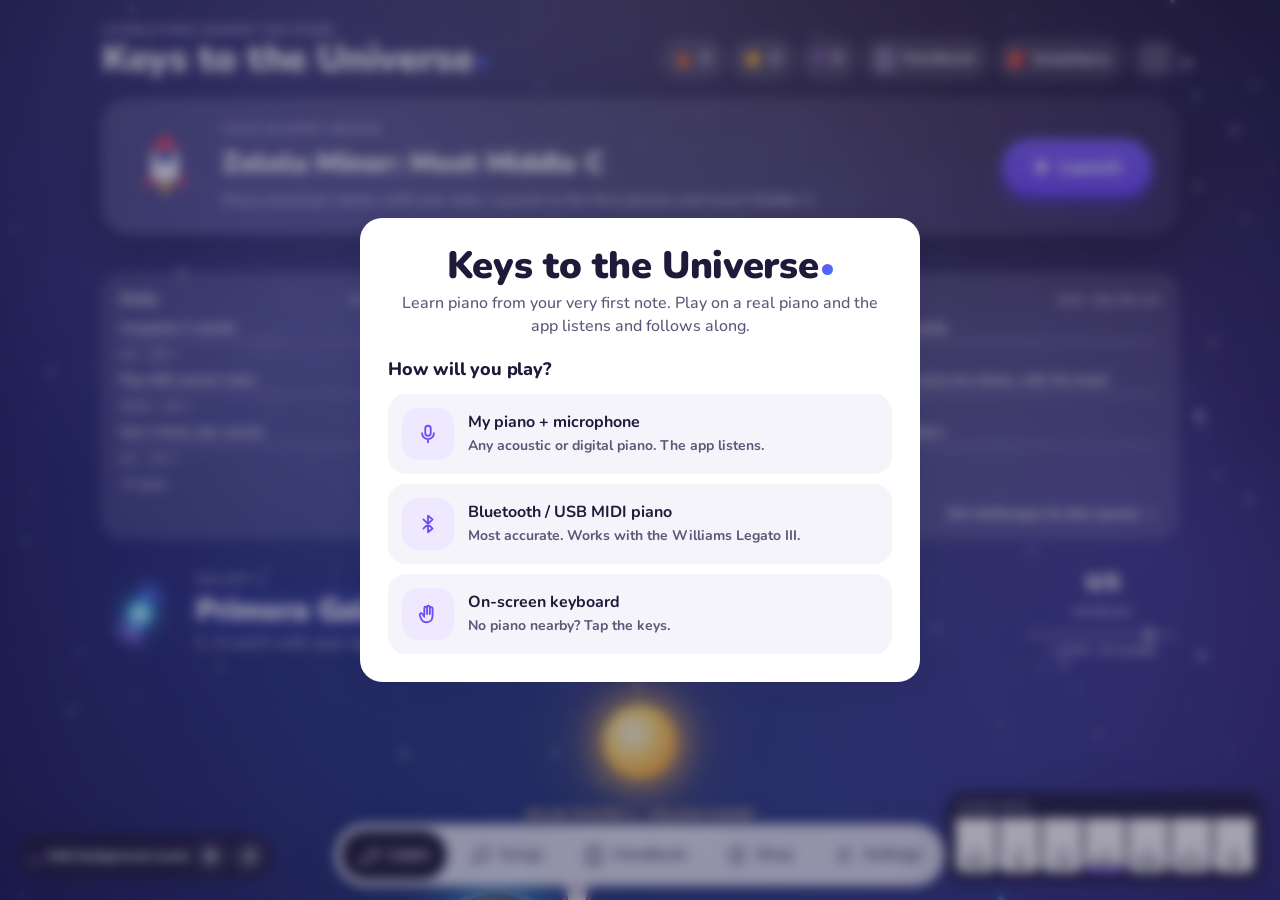
==== commit 42d0d853: "Rename the app to Keys to the Universe Co-Authored-By: Claude Opus 5.5 <noreply@anthropic.com>" ====
--- a/index.html
+++ b/index.html
@@ -3,13 +3,13 @@
 <head>
   <meta charset="utf-8">
   <meta name="viewport" content="width=device-width, initial-scale=1, viewport-fit=cover, user-scalable=no">
-  <title>Ivory Piano</title>
+  <title>Keys to the Universe</title>
   <meta name="description" content="Learn piano from your first note: guided lessons, a song library and sheet music that follows your playing.">
   <meta name="theme-color" content="#F5F4FB">
   <meta name="apple-mobile-web-app-capable" content="yes">
   <meta name="mobile-web-app-capable" content="yes">
   <meta name="apple-mobile-web-app-status-bar-style" content="default">
-  <meta name="apple-mobile-web-app-title" content="Ivory">
+  <meta name="apple-mobile-web-app-title" content="Keys Universe">
   <link rel="manifest" href="manifest.webmanifest">
   <link rel="icon" href="icons/icon.svg" type="image/svg+xml">
   <link rel="apple-touch-icon" href="icons/icon-180.png">
@@ -20,7 +20,7 @@
 </head>
 <body>
   <div id="app"></div>
-  <noscript>Ivory needs JavaScript to run.</noscript>
+  <noscript>Keys to the Universe needs JavaScript to run.</noscript>
   <script type="module" src="js/main.js"></script>
 </body>
 </html>
--- a/css/app.css
+++ b/css/app.css
@@ -1,7 +1,13 @@
-/* Ivory: design system + screens */
+/* Keys to the Universe: design system + screens */
 
 :root {
   --bg: #F5F4FB;
+  --bg-glow: #ECE6FF;
+  --on-bg: #1E1B3A;    /* text drawn directly on the page background */
+  --on-bg-2: #5B5878;
+  --on-bg-3: #8D8AA8;
+  --track: #E4E1F1;    /* progress tracks sitting on the background */
+  --tint: #F5F4FB;     /* light fill inside cards (never themed) */
   --bg-2: #ECEAF7;
   --surface: #FFFFFF;
   --ink: #1E1B3A;
@@ -30,8 +36,10 @@
 * { box-sizing: border-box; -webkit-tap-highlight-color: transparent; }
 html, body { margin: 0; height: 100%; }
 body {
-  background: var(--bg);
-  color: var(--ink);
+  background: radial-gradient(1200px 700px at 85% -10%, var(--bg-glow), transparent 60%), var(--bg);
+  background-attachment: fixed;
+  color: var(--on-bg);
+  transition: background-color .4s;
   font: 500 16px/1.45 Nunito, ui-rounded, system-ui, -apple-system, sans-serif;
   -webkit-font-smoothing: antialiased;
   overflow: hidden;
@@ -45,12 +53,12 @@
 p { margin: 0; }
 a { color: var(--brand); }
 .hidden { display: none !important; }
-.muted { color: var(--ink-2); }
+.muted { color: var(--on-bg-2); }
 .small { font-size: 13px; }
 .grow { flex: 1; min-width: 0; }
 .row { display: flex; gap: 10px; flex-wrap: wrap; align-items: center; justify-content: center; margin-top: 18px; }
 .row.end { justify-content: flex-end; }
-.eyebrow { font-size: 12px; font-weight: 800; letter-spacing: .09em; text-transform: uppercase; color: var(--ink-3); }
+.eyebrow { font-size: 12px; font-weight: 800; letter-spacing: .09em; text-transform: uppercase; color: var(--on-bg-3); }
 .eyebrow.light { color: rgba(255,255,255,.8); }
 .ico { width: 22px; height: 22px; flex: none; }
 
@@ -189,7 +197,7 @@
 
 .nodes { display: flex; flex-direction: column; align-items: center; gap: 20px; padding: 26px 0 10px; }
 .node {
-  position: relative; display: flex; flex-direction: column; align-items: center; gap: 6px; text-decoration: none; color: var(--ink);
+  position: relative; display: flex; flex-direction: column; align-items: center; gap: 6px; text-decoration: none; color: var(--on-bg);
   transform: translateX(var(--x)); width: 160px;
 }
 .node .disc {
@@ -207,7 +215,7 @@
   animation: breathe 2.2s ease-in-out infinite;
 }
 @keyframes breathe { 0%, 100% { box-shadow: 0 6px 0 color-mix(in srgb, var(--c) 70%, #000), 0 0 0 6px color-mix(in srgb, var(--c) 20%, transparent); } 50% { box-shadow: 0 6px 0 color-mix(in srgb, var(--c) 70%, #000), 0 0 0 16px color-mix(in srgb, var(--c) 6%, transparent); } }
-.node.locked { color: var(--ink-3); }
+.node.locked { color: var(--on-bg-3); }
 .node.locked .disc { color: var(--ink-3); background: var(--bg-2); box-shadow: 0 6px 0 #DCD9EC; }
 .node .label { font-weight: 800; font-size: 14px; text-align: center; line-height: 1.2; }
 .node .bubble {
@@ -230,14 +238,14 @@
 
 /* ---------- full-screen layers ---------- */
 .fullscreen {
-  position: fixed; inset: 0; z-index: 40; background: var(--bg); display: flex; flex-direction: column;
+  position: fixed; inset: 0; z-index: 40; background: radial-gradient(1200px 700px at 85% -10%, var(--bg-glow), transparent 60%), var(--bg); color: var(--on-bg); display: flex; flex-direction: column;
   opacity: 0; transform: translateY(24px); transition: opacity .3s var(--ease), transform .4s var(--ease);
 }
 .fullscreen.open { opacity: 1; transform: none; }
 .ls-top { display: flex; align-items: center; gap: 14px; padding: calc(12px + var(--safe-t)) 18px 10px; }
 .ls-title { font-weight: 900; white-space: nowrap; overflow: hidden; text-overflow: ellipsis; max-width: 30%; }
 .ls-steps { flex: 1; display: flex; gap: 6px; }
-.ls-steps i { flex: 1; height: 10px; border-radius: 99px; background: var(--bg-2); position: relative; overflow: hidden; }
+.ls-steps i { flex: 1; height: 10px; border-radius: 99px; background: var(--track); position: relative; overflow: hidden; }
 .ls-steps i::after { content: ''; position: absolute; inset: 0; background: var(--c); transform: scaleX(0); transform-origin: left; transition: transform .6s var(--ease); border-radius: 99px; }
 .ls-steps i.done::after { transform: scaleX(1); }
 .ls-steps i.cur::after { transform: scaleX(.35); opacity: .6; }
@@ -261,14 +269,15 @@
 .hand-art .cap { font: 800 14px Nunito, sans-serif; fill: var(--ink-2); text-anchor: middle; }
 
 /* ---------- player ---------- */
-.player { flex: 1; min-height: 0; display: flex; flex-direction: column; position: relative; background: var(--bg); }
+.player { flex: 1; min-height: 0; display: flex; flex-direction: column; position: relative; }
+.player-host .player { background: radial-gradient(1200px 700px at 85% -10%, var(--bg-glow), transparent 60%), var(--bg); }
 .player-host { z-index: 45; }
 .pl-top { display: flex; align-items: center; gap: 14px; padding: calc(10px + var(--safe-t)) 16px 8px; }
 .ls-player .pl-top { padding-top: 4px; }
 .pl-title { min-width: 0; max-width: 40%; }
 .pl-title .t { font-weight: 900; font-size: 17px; white-space: nowrap; overflow: hidden; text-overflow: ellipsis; }
-.pl-title .sub { font-size: 13px; color: var(--ink-2); font-weight: 700; white-space: nowrap; overflow: hidden; text-overflow: ellipsis; }
-.pl-progress { flex: 1; height: 10px; background: var(--bg-2); border-radius: 99px; overflow: hidden; }
+.pl-title .sub { font-size: 13px; color: var(--on-bg-2); font-weight: 700; white-space: nowrap; overflow: hidden; text-overflow: ellipsis; }
+.pl-progress { flex: 1; height: 10px; background: var(--track); border-radius: 99px; overflow: hidden; }
 .pl-progress .bar { height: 100%; background: linear-gradient(90deg, var(--brand), var(--brand-2)); transform-origin: left; transform: scaleX(0); border-radius: 99px; transition: transform .35s var(--ease); }
 .pl-input { display: flex; align-items: center; gap: 6px; height: 38px; padding: 0 12px; border-radius: 99px; background: var(--surface); box-shadow: inset 0 0 0 2px var(--line); font-weight: 800; font-size: 13px; cursor: pointer; white-space: nowrap; }
 .pl-input .ico { width: 18px; height: 18px; }
@@ -292,17 +301,17 @@
 .player.demo .listen { background: var(--brand); color: #fff; box-shadow: none; }
 .pl-keys { height: clamp(110px, 24vh, 220px); margin: 0 10px calc(10px + var(--safe-b)); }
 
-.pl-overlay { position: absolute; inset: 0; display: none; align-items: center; justify-content: center; padding: 20px; z-index: 5; background: rgba(245,244,251,.6); backdrop-filter: blur(8px); -webkit-backdrop-filter: blur(8px); }
+.pl-overlay { position: absolute; inset: 0; display: none; align-items: center; justify-content: center; padding: 20px; z-index: 5; background: color-mix(in srgb, var(--bg) 55%, transparent); backdrop-filter: blur(8px); -webkit-backdrop-filter: blur(8px); }
 .pl-overlay.open { display: flex; animation: page-in .25s both; }
 .start-card, .result-card { max-width: 520px; width: 100%; text-align: center; padding: 30px; }
 .start-card h2, .result-card h2 { font-size: 28px; margin: 6px 0 8px; }
 .start-card p { color: var(--ink-2); }
-.notice { display: inline-flex; align-items: center; gap: 8px; margin-top: 14px !important; padding: 8px 14px; border-radius: 12px; background: var(--bg); font-weight: 700; font-size: 14px; color: var(--ink-2) !important; }
+.notice { display: inline-flex; align-items: center; gap: 8px; margin-top: 14px !important; padding: 8px 14px; border-radius: 12px; background: var(--tint); font-weight: 700; font-size: 14px; color: var(--ink-2) !important; }
 .notice .ico { width: 18px; height: 18px; }
 .notice.ok { background: #E3F8EE; color: #0B7F4B !important; }
 .notice.warn { background: #FFF1D6; color: #8A5A00 !important; }
 .stats { display: flex; justify-content: center; gap: 10px; margin-top: 16px; flex-wrap: wrap; }
-.stat { background: var(--bg); border-radius: 16px; padding: 10px 16px; min-width: 86px; animation: rise .5s var(--ease) both; }
+.stat { background: var(--tint); border-radius: 16px; padding: 10px 16px; min-width: 86px; animation: rise .5s var(--ease) both; }
 .stat:nth-child(2) { animation-delay: .1s; } .stat:nth-child(3) { animation-delay: .2s; } .stat:nth-child(4) { animation-delay: .3s; }
 .stat b { display: block; font-size: 24px; font-weight: 900; }
 .stat span { font-size: 12px; color: var(--ink-2); font-weight: 800; text-transform: uppercase; letter-spacing: .05em; }
@@ -382,7 +391,7 @@
 .pdf-help p { margin-top: 8px; color: var(--ink-2); }
 
 /* ---------- song page ---------- */
-.back-link { display: inline-flex; align-items: center; gap: 4px; font-weight: 800; text-decoration: none; color: var(--ink-2); margin-bottom: 12px; }
+.back-link { display: inline-flex; align-items: center; gap: 4px; font-weight: 800; text-decoration: none; color: var(--on-bg-2); margin-bottom: 12px; }
 .back-link .ico { width: 18px; height: 18px; }
 .song-hero { display: flex; gap: 20px; align-items: flex-end; flex-wrap: wrap; padding: 28px; border-radius: 28px; color: #fff; box-shadow: var(--shadow-lg); margin-bottom: 26px; }
 .song-hero h1 { font-size: 36px; margin-top: 4px; }
@@ -399,7 +408,7 @@
 .plan-head { display: flex; justify-content: space-between; align-items: baseline; padding: 2px 6px 10px; }
 .plan-head span { font-size: 13px; color: var(--ink-3); font-weight: 800; }
 .plan-steps { display: flex; flex-direction: column; gap: 8px; }
-.step { appearance: none; border: 0; font: inherit; color: inherit; cursor: pointer; display: flex; align-items: center; gap: 12px; padding: 10px 12px; border-radius: 14px; background: var(--bg); text-align: left; transition: transform .25s var(--spring), background .2s; }
+.step { appearance: none; border: 0; font: inherit; color: inherit; cursor: pointer; display: flex; align-items: center; gap: 12px; padding: 10px 12px; border-radius: 14px; background: var(--tint); text-align: left; transition: transform .25s var(--spring), background .2s; }
 .step:active { transform: scale(.97); }
 .step.next { background: var(--brand-soft); box-shadow: inset 0 0 0 2px #CFC3FF; }
 .step-text { flex: 1; display: flex; flex-direction: column; }
@@ -426,7 +435,7 @@
 .chord-kb { height: 160px; margin: 6px 0; }
 .pick-label { font-weight: 900; font-size: 12px; text-transform: uppercase; letter-spacing: .08em; color: var(--ink-3); }
 .pick-grid { display: flex; flex-wrap: wrap; gap: 6px; }
-.pick { appearance: none; border: 0; cursor: pointer; font: 800 15px Nunito, sans-serif; padding: 9px 14px; border-radius: 12px; background: var(--bg); color: var(--ink); transition: all .2s var(--ease); }
+.pick { appearance: none; border: 0; cursor: pointer; font: 800 15px Nunito, sans-serif; padding: 9px 14px; border-radius: 12px; background: var(--tint); color: var(--ink); transition: all .2s var(--ease); }
 .pick.on { background: var(--brand); color: #fff; transform: scale(1.04); }
 .chords > h2 { margin-top: 30px; }
 .chords > p { margin: 4px 0 12px; }
@@ -444,7 +453,7 @@
 .set-row span { font-size: 14px; color: var(--ink-2); }
 .inline { display: flex; align-items: center; gap: 10px; width: 220px; }
 .val { font-weight: 800; font-size: 14px; color: var(--ink-2); min-width: 60px; }
-.sub-card { background: var(--bg); border-radius: 16px; padding: 16px; margin-top: 8px; }
+.sub-card { background: var(--tint); border-radius: 16px; padding: 16px; margin-top: 8px; }
 .sub-head { display: flex; align-items: center; justify-content: space-between; gap: 10px; flex-wrap: wrap; margin-bottom: 8px; }
 .mic-test { display: flex; align-items: center; gap: 16px; margin: 8px 0; }
 .meter { flex: 1; height: 14px; border-radius: 99px; background: var(--bg-2); overflow: hidden; }
@@ -465,7 +474,7 @@
 .switch i::after { content: ''; position: absolute; left: 4px; top: 4px; width: 24px; height: 24px; border-radius: 50%; background: #fff; box-shadow: 0 2px 6px rgba(0,0,0,.2); transition: transform .3s var(--spring); }
 .switch input:checked + i { background: var(--good); }
 .switch input:checked + i::after { transform: translateX(22px); }
-.about { color: var(--ink-3); font-size: 13px; padding: 10px 6px; display: flex; flex-direction: column; gap: 6px; }
+.about { color: var(--on-bg-3); font-size: 13px; padding: 10px 6px; display: flex; flex-direction: column; gap: 6px; }
 
 /* ---------- modal / toast / onboarding ---------- */
 .modal-back { position: fixed; inset: 0; z-index: 80; background: rgba(30,27,58,.4); display: flex; align-items: center; justify-content: center; padding: 20px; opacity: 0; transition: opacity .25s; backdrop-filter: blur(6px); -webkit-backdrop-filter: blur(6px); }
@@ -475,7 +484,7 @@
 .onb-hero { text-align: center; margin-bottom: 18px; }
 .onb-hero p { color: var(--ink-2); margin-top: 6px; }
 .onb-opts { display: flex; flex-direction: column; gap: 10px; margin-top: 12px; }
-.onb-opt { appearance: none; border: 0; cursor: pointer; font: inherit; color: inherit; display: flex; align-items: center; gap: 14px; text-align: left; padding: 14px; border-radius: 18px; background: var(--bg); transition: transform .25s var(--spring), background .2s; }
+.onb-opt { appearance: none; border: 0; cursor: pointer; font: inherit; color: inherit; display: flex; align-items: center; gap: 14px; text-align: left; padding: 14px; border-radius: 18px; background: var(--tint); transition: transform .25s var(--spring), background .2s; }
 .onb-opt:active { transform: scale(.97); }
 .onb-opt b { display: block; }
 .onb-opt small { color: var(--ink-2); font-weight: 700; font-size: 14px; }
@@ -492,16 +501,21 @@
 .node.nav-focus .disc { box-shadow: 0 0 0 4px #fff, 0 0 0 8px var(--brand), 0 10px 24px rgba(108,77,246,.35) !important; }
 @keyframes nav-glow { 50% { box-shadow: 0 0 0 4px #fff, 0 0 0 9px color-mix(in srgb, var(--brand) 70%, #fff), 0 8px 24px rgba(108,77,246,.25); } }
 .nav-legend {
-  position: fixed; right: 16px; bottom: calc(86px + var(--safe-b)); z-index: 90; display: flex; gap: 3px; padding: 8px; border-radius: 18px;
-  background: rgba(30,27,58,.92); color: #fff; box-shadow: var(--shadow-lg); opacity: 0; transform: translateY(12px) scale(.96);
-  transition: opacity .3s, transform .35s var(--spring); pointer-events: none;
+  position: fixed; right: 16px; bottom: calc(18px + var(--safe-b)); z-index: 30; display: flex; flex-direction: column; gap: 4px; padding: 8px 10px 10px; border-radius: 18px;
+  background: rgba(30,27,58,.88); backdrop-filter: blur(10px); -webkit-backdrop-filter: blur(10px); color: #fff; box-shadow: var(--shadow-lg);
+  opacity: 0; transform: translateY(12px) scale(.96); transition: opacity .3s, transform .35s var(--spring); pointer-events: none;
 }
 .nav-legend.show { opacity: 1; transform: none; }
-.nav-legend div { width: 46px; height: 64px; border-radius: 0 0 8px 8px; background: #fff; color: var(--ink); display: flex; flex-direction: column; justify-content: flex-end; align-items: center; padding-bottom: 6px; font-size: 10px; font-weight: 900; line-height: 1.1; text-align: center; transition: background .15s, transform .15s; }
-.nav-legend div small { color: var(--ink-3); font-size: 10px; }
-.nav-legend div.c4 { box-shadow: inset 0 -4px 0 var(--brand); }
-.nav-legend div.hit { background: var(--brand); color: #fff; transform: translateY(3px); }
-.nav-legend div.hit small { color: rgba(255,255,255,.8); }
+.nav-legend-title { font-size: 10px; font-weight: 900; letter-spacing: .1em; text-transform: uppercase; opacity: .65; padding-left: 2px; }
+.nav-legend-keys { display: flex; gap: 3px; }
+.nav-legend-keys div { width: 40px; height: 54px; border-radius: 0 0 7px 7px; background: #fff; color: var(--ink); display: flex; flex-direction: column; justify-content: flex-end; align-items: center; padding-bottom: 5px; font-size: 9.5px; font-weight: 900; line-height: 1.1; text-align: center; transition: background .15s, transform .15s, color .15s; }
+.nav-legend-keys div small { color: var(--ink-3); font-size: 9px; }
+.nav-legend-keys div.c4 { box-shadow: inset 0 -4px 0 var(--brand); }
+.nav-legend-keys div.hit { background: var(--brand); color: #fff; transform: translateY(3px); }
+.nav-legend-keys div.hit small { color: rgba(255,255,255,.8); }
+@media (max-width: 1100px) { .nav-legend:not(.low) { bottom: calc(86px + var(--safe-b)); } }
+.pl-count.word { font-size: 64px; color: var(--ink-2); }
+.pl-count.word.go { color: var(--good); }
 
 @media (prefers-reduced-motion: reduce) {
   *, *::before, *::after { animation-duration: .01ms !important; animation-iteration-count: 1 !important; transition-duration: .01ms !important; }
@@ -535,3 +549,1008 @@
   .learn-kb { height: 210px; }
   .song-grid { grid-template-columns: repeat(auto-fill, minmax(230px, 1fr)); }
 }
+.calib { text-align: center; }
+.calib h2 { margin-bottom: 6px; }
+.calib-kb { height: 120px; margin: 16px 0 12px; }
+.calib-dots { display: flex; justify-content: center; gap: 8px; margin: 6px 0; }
+.calib-dots i { width: 12px; height: 12px; border-radius: 50%; background: var(--bg-2); transition: background .3s, transform .3s var(--spring); }
+.calib-dots i.on { background: var(--good); transform: scale(1.25); }
+.calib-status { font-weight: 800; color: var(--brand); min-height: 24px; margin-top: 8px; }
+.calib-status small { color: var(--ink-3); font-weight: 700; }
+.calib-row { display: flex; align-items: center; gap: 10px; flex-wrap: wrap; padding: 10px 0; }
+.calib-row b { display: block; }
+.calib-row span { font-size: 14px; color: var(--ink-2); }
+
+/* Everything that sits on a card keeps the normal ink colours on any theme. */
+.card, .song-card, .unit-head, .plan-sec, .source, .prog, .install-card, .pill, .tabbar, .modal, .pdf-help,
+.btn, .chip-btn, .chip, .icon-btn, .search, .pl-input, .stat, .toast, .seg { color: var(--ink); }
+.card .muted, .modal .muted, .plan-sec .muted, .source .muted { color: var(--ink-2); }
+.card .eyebrow, .modal .eyebrow { color: var(--ink-3); }
+.learn-card .eyebrow { color: var(--c); }
+.seg { background: var(--bg-2); }
+.btn.white.solid { color: #fff; }
+.btn.primary { color: #fff; }
+.chip.on { color: #fff; }
+.tab { color: var(--ink-2); }
+.tab.active { color: #fff; }
+
+/* ---------- background themes ---------- */
+:root[data-theme="sky"]      { --bg: #E9F2FF; --bg-glow: #D3E5FF; --track: #D2E1F7; }
+:root[data-theme="mint"]     { --bg: #E7F6EF; --bg-glow: #CDEFDF; --track: #CFE6DA; }
+:root[data-theme="peach"]    { --bg: #FFF1E7; --bg-glow: #FFE0CB; --track: #F3DCCB; }
+:root[data-theme="rose"]     { --bg: #FCECF2; --bg-glow: #F9D5E3; --track: #EED3DE; }
+:root[data-theme="sand"]     { --bg: #F4EEE3; --bg-glow: #EADFCB; --track: #E2D7C4; }
+:root[data-theme="slate"]    { --bg: #2B2F45; --bg-glow: #3B4160; --on-bg: #F4F3FA; --on-bg-2: #C4C6DB; --on-bg-3: #9A9DB8; --track: #424866; }
+:root[data-theme="midnight"] { --bg: #16132E; --bg-glow: #2C2260; --on-bg: #F4F3FA; --on-bg-2: #C3BFE6; --on-bg-3: #9690C4; --track: #2F2A55; }
+:root[data-theme="forest"]   { --bg: #12291F; --bg-glow: #1E4634; --on-bg: #F1F8F4; --on-bg-2: #BCD8C9; --on-bg-3: #8DB4A0; --track: #24453A; }
+:root[data-theme="cocoa"]    { --bg: #2A1E1A; --bg-glow: #4A3128; --on-bg: #FAF3EF; --on-bg-2: #DCC6BB; --on-bg-3: #B39A8E; --track: #4A3830; }
+:root[data-dark] .node.locked .disc { background: rgba(255,255,255,.12); color: var(--on-bg-3); box-shadow: 0 6px 0 rgba(0,0,0,.25); }
+:root[data-dark] .node .disc { box-shadow: 0 6px 0 rgba(0,0,0,.3), var(--shadow); }
+:root[data-dark] .ring span { color: var(--ink); }
+:root[data-dark] .pl-overlay { background: color-mix(in srgb, var(--bg) 70%, transparent); }
+
+.swatches { display: flex; flex-wrap: wrap; gap: 10px; }
+.swatch { appearance: none; border: 0; cursor: pointer; width: 64px; display: flex; flex-direction: column; align-items: center; gap: 6px; background: none; font: 800 12px Nunito, sans-serif; color: var(--ink-2); padding: 0; }
+.swatch i { width: 52px; height: 52px; border-radius: 16px; box-shadow: inset 0 0 0 2px rgba(0,0,0,.08); position: relative; transition: transform .3s var(--spring), box-shadow .2s; }
+.swatch i::after { content: ''; position: absolute; left: 12px; right: 12px; top: 14px; height: 18px; border-radius: 6px; background: #fff; box-shadow: 0 2px 6px rgba(0,0,0,.15); }
+.swatch.on i { box-shadow: 0 0 0 3px #fff, 0 0 0 6px var(--brand); transform: scale(1.06); }
+.swatch:active i { transform: scale(.92); }
+:root[data-dark] .node .bubble { background: #fff; color: var(--ink); }
+:root[data-dark] .node .bubble::after { border-top-color: #fff; }
+.vol-row { display: flex; align-items: center; gap: 12px; margin: 18px 0 4px; color: var(--brand); }
+.vol-row input { flex: 1; }
+.vol-val { min-width: 48px; font-weight: 900; color: var(--ink); text-align: right; }
+.kb-key.on-soft.kb-white { background: linear-gradient(180deg, #F4F3F8, #E2E0EC); }
+.kb-key.on-soft.kb-black { background: #5B5878; }
+
+/* ===================== Universe layout (Learn tab) ===================== */
+body.in-universe { background: #0B0B2B; }
+body.in-universe .screen { color: #F4F3FA; }
+.universe { position: relative; min-height: 100%; }
+.cosmos { position: fixed; inset: 0; width: 100vw; height: 100vh; z-index: 0; pointer-events: none; }
+.uni-page { position: relative; z-index: 1; color: #F4F3FA; --on-bg: #F4F3FA; --on-bg-2: #C9C6E6; --on-bg-3: #9C98C8; }
+.uni-page .eyebrow { color: #B8B3E6; }
+.uni-page .pill { background: rgba(255,255,255,.12); color: #fff; backdrop-filter: blur(10px); -webkit-backdrop-filter: blur(10px); box-shadow: inset 0 0 0 1px rgba(255,255,255,.15); }
+.uni-page .fs-pill { color: #fff; }
+
+.uni-next {
+  display: flex; align-items: center; gap: 20px; flex-wrap: wrap; padding: 22px 26px; border-radius: 28px; margin-bottom: 40px;
+  background: linear-gradient(135deg, rgba(255,255,255,.14), rgba(255,255,255,.05)); color: #fff;
+  box-shadow: inset 0 0 0 1px rgba(255,255,255,.18), 0 20px 60px rgba(0,0,0,.35); backdrop-filter: blur(14px); -webkit-backdrop-filter: blur(14px);
+}
+.uni-next h2 { font-size: 28px; margin: 4px 0 6px; }
+.uni-next p { color: #D9D6F2; }
+.uni-next-ship { width: 74px; height: 74px; flex: none; animation: hover-ship 3s ease-in-out infinite; }
+.uni-next-ship svg, .ship svg { width: 100%; height: 100%; overflow: visible; }
+@keyframes hover-ship { 0%, 100% { transform: translateY(0) rotate(8deg); } 50% { transform: translateY(-8px) rotate(14deg); } }
+.flame { fill: #FFB547; transform-origin: 32px 46px; animation: flame .18s ease-in-out infinite alternate; }
+@keyframes flame { from { transform: scaleY(.75); fill: #FFD36E; } to { transform: scaleY(1.15); fill: #FF7A2E; } }
+
+.galaxy { position: relative; margin: 30px 0 70px; }
+.galaxy-head { display: flex; align-items: center; gap: 18px; margin-bottom: 18px; }
+.galaxy-head h2 { font-size: 30px; color: #fff; text-shadow: 0 0 24px var(--g1); }
+.galaxy-head p { color: #D2CEF0; }
+.galaxy-emblem { width: 76px; height: 76px; position: relative; flex: none; }
+.galaxy-emblem i { position: absolute; inset: 0; border-radius: 50%; }
+.galaxy-emblem i:first-child {
+  background: conic-gradient(from 0deg, var(--g1) 0 9%, transparent 22% 47%, var(--g2) 50% 59%, transparent 72%);
+  -webkit-mask: radial-gradient(circle, #000 12%, rgba(0,0,0,.8) 38%, transparent 72%); mask: radial-gradient(circle, #000 12%, rgba(0,0,0,.8) 38%, transparent 72%);
+  animation: spin 14s linear infinite; filter: blur(2px) saturate(1.4); transform-origin: center;
+}
+.galaxy-emblem i:last-child { inset: 32%; background: radial-gradient(circle, #fff, var(--g3) 60%, transparent 75%); box-shadow: 0 0 22px var(--g3); }
+@keyframes spin { to { transform: rotate(360deg); } }
+.galaxy-count { text-align: center; color: #fff; }
+.galaxy-count b { display: block; font-size: 22px; font-weight: 900; }
+.galaxy-count span { font-size: 12px; text-transform: uppercase; letter-spacing: .08em; color: #B8B3E6; font-weight: 800; }
+
+.system { position: relative; padding: 10px 0 30px; }
+.sun-wrap { display: flex; flex-direction: column; align-items: center; gap: 10px; margin-bottom: 12px; }
+.sun { position: relative; width: 110px; height: 110px; }
+.sun .core {
+  position: absolute; inset: 18px; border-radius: 50%;
+  background: radial-gradient(circle at 40% 38%, #FFFDF0, #FFE27A 35%, #FFB23F 70%, #FF7A2E);
+  box-shadow: 0 0 40px #FFC14D, 0 0 90px rgba(255,170,60,.55); animation: sun-pulse 4s ease-in-out infinite;
+}
+.sun .corona {
+  position: absolute; inset: -10px; border-radius: 50%;
+  background: repeating-conic-gradient(from 0deg, rgba(255,214,120,.55) 0 4deg, transparent 4deg 16deg);
+  -webkit-mask: radial-gradient(circle, transparent 38%, #000 42%, transparent 70%); mask: radial-gradient(circle, transparent 38%, #000 42%, transparent 70%);
+  animation: spin 40s linear infinite; filter: blur(.5px);
+}
+@keyframes sun-pulse { 50% { transform: scale(1.05); box-shadow: 0 0 55px #FFC14D, 0 0 120px rgba(255,170,60,.6); } }
+.sun-label { text-align: center; }
+.sun-label small { display: block; font-size: 11px; font-weight: 900; letter-spacing: .1em; text-transform: uppercase; color: #FFD58A; }
+.sun-label b { font-size: 18px; color: #fff; }
+
+.bodies { position: relative; display: flex; flex-direction: column; align-items: center; gap: 46px; padding: 30px 0 10px; }
+.route { position: absolute; left: 0; top: 0; pointer-events: none; overflow: visible; }
+.route-glow { fill: none; stroke: rgba(255,255,255,.08); stroke-width: 10; stroke-linecap: round; }
+.route-dash { fill: none; stroke: rgba(255,255,255,.45); stroke-width: 2.5; stroke-dasharray: 2 12; stroke-linecap: round; animation: travel 2.4s linear infinite; }
+@keyframes travel { to { stroke-dashoffset: -28; } }
+
+.planet { position: relative; display: flex; flex-direction: column; align-items: center; gap: 10px; transform: translateX(var(--off)); z-index: 1; }
+.planet-body { position: relative; width: var(--size); height: var(--size); animation: bob 6s ease-in-out infinite; animation-delay: calc(var(--spin) * -0.3); }
+.orb {
+  position: absolute; inset: 0; border-radius: 50%; display: block; overflow: hidden; text-decoration: none;
+  background: radial-gradient(circle at 32% 30%, color-mix(in srgb, var(--base) 35%, #fff), var(--base) 48%, color-mix(in srgb, var(--base) 55%, #000) 100%);
+  filter: hue-rotate(var(--hue));
+  box-shadow: 0 0 30px color-mix(in srgb, var(--base) 60%, transparent), 0 0 70px color-mix(in srgb, var(--base) 25%, transparent);
+  transition: transform .35s var(--spring), box-shadow .3s;
+}
+.orb:active { transform: scale(.92); }
+.orb .surface { position: absolute; inset: 0 -100%; transform: rotate(var(--tilt)); animation: rotate-surface var(--spin) linear infinite; mix-blend-mode: soft-light; }
+@keyframes rotate-surface { from { translate: 0 0; } to { translate: 50% 0; } }
+.kind-banded .surface { background: repeating-linear-gradient(180deg, rgba(255,255,255,.35) 0 7%, transparent 7% 13%, rgba(0,0,0,.25) 13% 18%, transparent 18% 26%); }
+.kind-ringed .surface { background: repeating-linear-gradient(180deg, rgba(255,255,255,.25) 0 10%, transparent 10% 22%); }
+.kind-rocky .surface, .kind-lava .surface, .kind-ice .surface {
+  background:
+    radial-gradient(circle at 10% 30%, rgba(0,0,0,.35) 0 6%, transparent 7%), radial-gradient(circle at 30% 70%, rgba(0,0,0,.3) 0 4%, transparent 5%),
+    radial-gradient(circle at 55% 40%, rgba(0,0,0,.3) 0 8%, transparent 9%), radial-gradient(circle at 75% 75%, rgba(0,0,0,.25) 0 5%, transparent 6%),
+    radial-gradient(circle at 90% 25%, rgba(0,0,0,.3) 0 6%, transparent 7%);
+  background-size: 50% 100%;
+}
+.kind-lava .surface { mix-blend-mode: screen; background: radial-gradient(circle at 20% 40%, rgba(255,200,60,.7) 0 5%, transparent 6%), radial-gradient(circle at 60% 70%, rgba(255,120,40,.6) 0 7%, transparent 8%), radial-gradient(circle at 80% 30%, rgba(255,220,90,.6) 0 4%, transparent 5%); background-size: 50% 100%; }
+.kind-ice .surface { mix-blend-mode: screen; opacity: .6; }
+.kind-ocean .surface { background: radial-gradient(ellipse at 20% 40%, rgba(120,255,170,.55) 0 12%, transparent 13%), radial-gradient(ellipse at 65% 65%, rgba(120,255,170,.45) 0 10%, transparent 11%), radial-gradient(ellipse at 85% 30%, rgba(255,255,255,.5) 0 6%, transparent 7%); background-size: 50% 100%; mix-blend-mode: normal; }
+.orb .shade { position: absolute; inset: 0; border-radius: 50%; background: radial-gradient(circle at 30% 28%, rgba(255,255,255,.35), transparent 30%), radial-gradient(circle at 75% 78%, rgba(0,0,0,.55), transparent 65%); }
+.planet-body .p-ring { position: absolute; left: -34%; right: -34%; top: 39%; height: 24%; border-radius: 50%; border: 5px solid color-mix(in srgb, var(--base) 35%, #fff); transform: rotate(-16deg); pointer-events: none; filter: hue-rotate(var(--hue)); }
+.ring-back { z-index: 0; clip-path: inset(0 0 50% 0); opacity: .7; }
+.ring-front { z-index: 2; clip-path: inset(50% 0 0 0); box-shadow: 0 4px 10px rgba(0,0,0,.25); }
+.planet-body .orb { z-index: 1; }
+.planet.locked .p-ring { filter: saturate(.4) brightness(.7); }
+.orb .lock { position: absolute; inset: 0; display: grid; place-items: center; color: rgba(255,255,255,.85); }
+.orb .lock .ico { width: 28px; height: 28px; }
+.orb .flag { position: absolute; right: 8%; bottom: 8%; width: 28px; height: 28px; border-radius: 50%; display: grid; place-items: center; background: var(--good); color: #fff; box-shadow: 0 0 0 3px rgba(255,255,255,.8); }
+.orb .flag .ico { width: 18px; height: 18px; stroke-width: 3; }
+.planet.locked .orb { filter: hue-rotate(var(--hue)) saturate(.45) brightness(.72); box-shadow: 0 0 22px color-mix(in srgb, var(--base) 25%, transparent); }
+.planet.current .orb { box-shadow: 0 0 0 6px rgba(255,255,255,.18), 0 0 40px var(--base), 0 0 90px color-mix(in srgb, var(--base) 50%, transparent); animation: planet-call 2.4s ease-in-out infinite; }
+@keyframes planet-call { 50% { box-shadow: 0 0 0 14px rgba(255,255,255,.06), 0 0 60px var(--base), 0 0 120px color-mix(in srgb, var(--base) 60%, transparent); } }
+.planet.done .orb { box-shadow: 0 0 36px color-mix(in srgb, var(--base) 70%, transparent), 0 0 0 3px rgba(255,255,255,.25); }
+
+.moon-orbit { position: absolute; left: 50%; top: 50%; width: calc(var(--r) * 2); height: calc(var(--r) * 2); margin: calc(var(--r) * -1) 0 0 calc(var(--r) * -1); border-radius: 50%; border: 1px dashed rgba(255,255,255,.18); animation: spin var(--dur) linear infinite; animation-delay: var(--delay); pointer-events: none; }
+.moon { position: absolute; top: -11px; left: calc(50% - 11px); width: 22px; height: 22px; border-radius: 50%; pointer-events: auto;
+  background: radial-gradient(circle at 35% 30%, #fff, color-mix(in srgb, var(--base) 40%, #d9d6e8) 45%, color-mix(in srgb, var(--base) 30%, #5d5a75) 100%);
+  box-shadow: 0 0 12px rgba(255,255,255,.4); }
+.moon.locked { filter: grayscale(1) brightness(.6); box-shadow: none; }
+.moon.done { box-shadow: 0 0 12px var(--good), 0 0 0 2px rgba(23,178,106,.7); }
+
+.ship { position: absolute; width: 54px; height: 54px; right: -46px; top: -30px; animation: orbit-ship 5s ease-in-out infinite; z-index: 3; pointer-events: none; }
+@keyframes orbit-ship { 0%, 100% { transform: translate(0, 0) rotate(-35deg); } 50% { transform: translate(-10px, -12px) rotate(-28deg); } }
+
+.body-label { text-align: center; max-width: 220px; position: relative; z-index: 3; }
+.moon-chips { position: relative; z-index: 3; }
+.body-label small { display: block; font-size: 11px; font-weight: 900; letter-spacing: .08em; text-transform: uppercase; color: #B8B3E6; }
+.body-label b { font-size: 17px; color: #fff; text-shadow: 0 2px 10px rgba(0,0,0,.5); }
+.body-label .mini-stars { display: flex; justify-content: center; margin-top: 2px; }
+.planet.locked .body-label b { color: #9C98C8; }
+
+.moon-chips { display: flex; flex-direction: column; gap: 6px; align-items: center; }
+.moon-chip {
+  display: flex; align-items: center; gap: 10px; padding: 7px 14px 7px 8px; border-radius: 999px; color: #fff; text-decoration: none; font-weight: 800; font-size: 14px;
+  background: rgba(255,255,255,.1); box-shadow: inset 0 0 0 1px rgba(255,255,255,.16); backdrop-filter: blur(8px); -webkit-backdrop-filter: blur(8px);
+  transition: transform .25s var(--spring), background .2s;
+}
+.moon-chip:active { transform: scale(.95); }
+.moon-chip small { display: block; font-size: 10px; letter-spacing: .08em; text-transform: uppercase; color: #B8B3E6; font-weight: 900; }
+.moon-chip .ico { width: 16px; height: 16px; opacity: .7; }
+.moon-chip.locked { color: #9C98C8; }
+.moon-chip.current { background: rgba(255,255,255,.22); box-shadow: inset 0 0 0 2px rgba(255,255,255,.6), 0 0 24px rgba(255,255,255,.25); }
+.moon-dot { width: 18px; height: 18px; border-radius: 50%; flex: none; background: radial-gradient(circle at 35% 30%, #fff, color-mix(in srgb, var(--base) 40%, #d9d6e8) 50%, #5d5a75); }
+
+.uni-page .install-card { background: rgba(255,255,255,.1); color: #fff; border-color: rgba(255,255,255,.25); }
+.uni-page .install-card span { color: #D9D6F2; }
+.uni-page .nav-focus { box-shadow: 0 0 0 4px rgba(255,255,255,.9), 0 0 30px rgba(255,255,255,.5) !important; }
+.planet .orb.nav-focus { box-shadow: 0 0 0 5px #fff, 0 0 40px #fff !important; }
+@media (min-width: 900px) { .bodies { gap: 56px; } }
+@media (max-width: 600px) { .planet { transform: translateX(calc(var(--off) * .5)); } .galaxy-head h2 { font-size: 24px; } }
+@media (prefers-reduced-motion: reduce) { .moon-orbit, .orb .surface, .planet-body, .ship, .uni-next-ship, .route-dash, .sun .corona, .galaxy-emblem i { animation: none !important; } }
+
+/* ===================== Handbook ===================== */
+.hb-pill { text-decoration: none; color: var(--ink); font-size: 15px; }
+.hb-pill .ico { color: var(--brand); }
+.uni-page .hb-pill .ico { color: #D7CCFF; }
+.hb-search { margin-bottom: 22px; max-width: 640px; }
+.hb-unit { margin-bottom: 30px; }
+.hb-unit-head { border-left: 6px solid var(--c); padding-left: 14px; margin-bottom: 12px; }
+.hb-unit-head .eyebrow { color: var(--c); }
+.hb-cards { display: flex; flex-direction: column; gap: 10px; }
+.hb-card { background: var(--surface); color: var(--ink); border-radius: 18px; box-shadow: var(--shadow); overflow: hidden; }
+.hb-card-head { appearance: none; border: 0; background: none; font: inherit; color: inherit; width: 100%; text-align: left; cursor: pointer; display: flex; align-items: center; gap: 14px; padding: 14px 18px; }
+.hb-card-head b { display: block; font-size: 17px; }
+.hb-card-head small { color: var(--ink-3); font-weight: 700; font-size: 13px; }
+.hb-dot { width: 12px; height: 12px; border-radius: 50%; background: var(--c); flex: none; box-shadow: 0 0 0 4px color-mix(in srgb, var(--c) 18%, transparent); }
+.hb-chev { color: var(--ink-3); transition: transform .3s var(--spring); }
+.hb-card.open .hb-chev { transform: rotate(90deg); }
+.hb-body { display: none; padding: 0 18px 18px 44px; }
+.hb-card.open .hb-body { display: block; animation: rise .35s var(--ease) both; }
+.hb-card.locked { opacity: .7; }
+.hb-card.locked .hb-card-head { cursor: default; color: var(--ink-2); }
+.hb-card.locked .ico { width: 18px; height: 18px; color: var(--ink-3); }
+.hb-body .lead { font-size: 17px; }
+.hb-body .mini-staff { height: 200px; }
+
+/* ---- textured worlds ---- */
+.planet { margin-top: var(--lift, 0); }
+.planet-body { animation-duration: var(--bob, 6s); }
+.orb { filter: none; background: #222; }
+.orb .tiltw { position: absolute; inset: -22%; transform: rotate(var(--tilt)); pointer-events: none; }
+.orb .tex { position: absolute; top: 0; bottom: 0; left: 0; width: 200%; background-repeat: repeat-x; background-size: 50% 100%; animation: world-spin var(--spin) linear infinite; animation-direction: var(--dir); will-change: transform; }
+.orb .tex.clouds { opacity: .85; }
+@keyframes world-spin { from { transform: translateX(0); } to { transform: translateX(-50%); } }
+.orb .shade {
+  position: absolute; inset: 0; border-radius: 50%; pointer-events: none;
+  background:
+    radial-gradient(circle at 33% 30%, rgba(255,255,255,.32), transparent 32%),
+    radial-gradient(circle at 50% 50%, transparent 52%, rgba(0,0,0,.35) 70%, rgba(0,0,0,.65) 100%),
+    radial-gradient(circle at 72% 76%, rgba(0,0,0,.55), transparent 62%);
+}
+.orb .shade.atmo { box-shadow: inset 0 0 14px rgba(140,200,255,.55); }
+.planet .orb { box-shadow: 0 0 26px color-mix(in srgb, var(--base) 55%, transparent), 0 0 70px color-mix(in srgb, var(--base) 20%, transparent); }
+.planet.locked .orb { filter: saturate(.45) brightness(.7); }
+.planet-body .p-ring { transform: rotate(var(--rt, -16deg)); filter: none; border-color: color-mix(in srgb, var(--base) 30%, #F2E6D0); border-width: 6px; opacity: .9; }
+.planet-body .ring-back { opacity: .55; }
+.moon-path { position: absolute; left: 50%; top: 50%; border-radius: 50%; border: 1px dashed rgba(255,255,255,.2); pointer-events: none; z-index: 0; }
+.moon3d { position: absolute; left: 50%; top: 50%; width: var(--ms, 20px); height: var(--ms, 20px); border-radius: 50%; overflow: hidden; display: block; z-index: 4; box-shadow: 0 0 10px rgba(255,255,255,.35); background: #888; transition: filter .3s; }
+.moon3d.behind { filter: brightness(.55); }
+.moon3d.done { box-shadow: 0 0 0 2px rgba(23,178,106,.85), 0 0 12px rgba(23,178,106,.6); }
+.moon3d.locked { filter: saturate(.3) brightness(.6); }
+.moon3d.locked.behind { filter: saturate(.3) brightness(.4); }
+.moon-orbit { display: none; }
+@media (prefers-reduced-motion: reduce) { .orb .tex { animation: none !important; } }
+
+/* ===================== Boss battles ===================== */
+.energy { position: relative; width: 150px; height: 22px; border-radius: 99px; background: rgba(240,68,97,.15); overflow: hidden; flex: none; box-shadow: inset 0 0 0 2px rgba(240,68,97,.35); }
+.energy i { position: absolute; inset: 0; transform-origin: left; transform: scaleX(.6); background: linear-gradient(90deg, #F04461, #FFC43D 55%, #17B26A); transition: transform .35s var(--spring); }
+.energy span { position: relative; z-index: 1; display: block; text-align: center; font: 900 11px/22px Nunito, sans-serif; letter-spacing: .08em; text-transform: uppercase; color: #fff; text-shadow: 0 1px 2px rgba(0,0,0,.5); }
+.energy.low { animation: low-pulse .6s ease-in-out infinite alternate; }
+.energy.hurt { animation: shake .3s; }
+@keyframes low-pulse { to { box-shadow: inset 0 0 0 2px #F04461, 0 0 16px rgba(240,68,97,.7); } }
+.player.exam .tempo { opacity: .4; pointer-events: none; }
+.player.exam .pl-stage { box-shadow: 0 0 0 3px rgba(240,68,97,.25), 0 0 40px rgba(240,68,97,.15), var(--shadow); }
+.boss-card { background: radial-gradient(120% 120% at 50% 0%, #3A1030, #1A0C24); color: #fff; box-shadow: 0 0 0 2px rgba(255,90,120,.4), 0 30px 80px rgba(240,68,97,.35); }
+.boss-card p { color: #F2D7E3 !important; }
+.boss-card .eyebrow { color: #FF8FA8; }
+.boss-emblem { position: relative; width: 110px; height: 110px; margin: 0 auto 8px; display: grid; place-items: center; }
+.boss-emblem i { position: absolute; inset: 0; border-radius: 50%; }
+.boss-emblem i:first-child { background: conic-gradient(from 0deg, #F04461, #7C3AED, #F97316, #F04461); filter: blur(8px); animation: spin 3s linear infinite; }
+.boss-emblem i:nth-child(2) { inset: 10px; background: radial-gradient(circle, #2A0A1F 55%, #000); box-shadow: inset 0 0 20px rgba(255,80,110,.6); }
+.boss-emblem span { position: relative; font-size: 44px; animation: bob 2s ease-in-out infinite; }
+.exam-result.won .exam-badge { background: linear-gradient(90deg, #FFC43D, #F97316); }
+.exam-result.lost .exam-badge { background: linear-gradient(90deg, #6B7280, #374151); }
+.exam-badge { display: inline-block; color: #fff; font: 900 14px Nunito, sans-serif; letter-spacing: .12em; text-transform: uppercase; padding: 8px 16px; border-radius: 99px; margin-bottom: 8px; animation: pop .5s var(--spring) both; }
+.pl-count.word { font-size: 64px; }
+.backup-offer { display: flex; align-items: center; justify-content: center; gap: 8px; flex-wrap: wrap; margin-top: 14px; padding: 10px 14px; border-radius: 14px; background: var(--tint); color: var(--ink-2); font-weight: 700; font-size: 14px; }
+.boss-card .backup-offer { background: rgba(255,255,255,.08); color: #F2D7E3; }
+.lesson-loading { align-items: center; justify-content: center; gap: 14px; font-weight: 800; color: var(--on-bg-2); }
+.spinner { width: 48px; height: 48px; border-radius: 50%; border: 5px solid var(--track); border-top-color: var(--brand); animation: spin .8s linear infinite; }
+.song-hero .credit { opacity: .8; font-size: 13px; margin-top: 8px; } .song-hero .credit a { color: #fff; }
+
+/* ---- Guardian (boss) worlds ---- */
+.guardian { position: relative; display: flex; flex-direction: column; align-items: center; gap: 12px; margin: 10px 0 20px; }
+.guardian-orb { position: relative; width: 150px; height: 150px; display: block; text-decoration: none; transition: transform .35s var(--spring); }
+.guardian-orb:active { transform: scale(.94); }
+.guardian-orb .disk { position: absolute; inset: -18px; border-radius: 50%; background: conic-gradient(from 0deg, transparent, var(--g1), #fff6, var(--g2), transparent 60%, var(--g1), transparent); filter: blur(6px); transform: scaleY(.38) rotate(0deg); animation: accrete 4s linear infinite; }
+.guardian-orb .disk.d2 { inset: -30px; opacity: .55; animation-duration: 7s; animation-direction: reverse; filter: blur(10px); }
+@keyframes accrete { from { transform: scaleY(.38) rotate(0deg); } to { transform: scaleY(.38) rotate(360deg); } }
+.guardian-orb .core { position: absolute; inset: 26px; border-radius: 50%; background: radial-gradient(circle at 50% 50%, #000 55%, #1a0010 70%, var(--g1) 100%); box-shadow: 0 0 30px var(--g1), 0 0 80px color-mix(in srgb, var(--g1) 60%, transparent), inset 0 0 25px var(--g2); animation: core-pulse 3s ease-in-out infinite; }
+@keyframes core-pulse { 50% { box-shadow: 0 0 45px var(--g1), 0 0 120px color-mix(in srgb, var(--g1) 70%, transparent), inset 0 0 35px var(--g2); } }
+.guardian-orb .g-icon { position: absolute; inset: 0; display: grid; place-items: center; font-size: 38px; filter: drop-shadow(0 0 10px var(--g1)); animation: bob 2.4s ease-in-out infinite; }
+.guardian-orb .lock { position: absolute; inset: 0; display: grid; place-items: center; color: rgba(255,255,255,.75); }
+.guardian.locked .guardian-orb { filter: saturate(.4) brightness(.65); }
+.guardian.current .guardian-orb .core { box-shadow: 0 0 0 8px rgba(255,255,255,.15), 0 0 50px var(--g1), 0 0 140px var(--g1); }
+.guardian.done .guardian-orb .core { background: radial-gradient(circle, #1a1405 50%, #FFC43D 100%); box-shadow: 0 0 40px #FFC43D, 0 0 90px rgba(255,196,61,.5); }
+.guardian .body-label small { color: #FF8FA8; }
+.guardian.done .body-label small { color: #FFD58A; }
+.guardian .g-sub { display: block; color: #C9C6E6; font-weight: 700; font-size: 13px; }
+.guardian-ship { right: -10px; top: -10px; }
+.node.boss .disc { width: 100px; height: 100px; background: radial-gradient(circle, #2A0A1F 50%, #F04461); color: #fff; box-shadow: 0 6px 0 #7A1530, 0 0 30px rgba(240,68,97,.45); }
+.node.boss.locked .disc { filter: saturate(.3) brightness(.8); }
+.node.boss.done .disc { background: radial-gradient(circle, #3A2A05 50%, #FFC43D); box-shadow: 0 6px 0 #A06A00, 0 0 30px rgba(255,196,61,.5); }
+
+/* ===================== Stardust economy ===================== */
+.wallet-pill { text-decoration: none; color: var(--ink); gap: 6px; }
+.wallet-pill .sd, .sd { color: #B98CFF; text-shadow: 0 0 10px rgba(185,140,255,.7); font-weight: 900; }
+.wallet-pill.big { font-size: 20px; padding: 10px 18px 10px 14px; }
+.wallet-pill.bump { animation: pop .45s var(--spring); }
+.uni-page .wallet-pill { color: #fff; }
+.stardust-burst { position: fixed; left: 50%; top: 38%; transform: translate(-50%, -50%); z-index: 120; pointer-events: none; display: flex; flex-direction: column; align-items: center; animation: sd-rise 2.2s var(--ease) both; }
+.stardust-burst b { font: 900 46px Nunito, sans-serif; color: #fff; text-shadow: 0 0 20px #B98CFF, 0 0 40px #7C3AED, 0 4px 0 #4C1D95; }
+.stardust-burst span { font-weight: 900; color: #fff; background: rgba(76,29,149,.85); padding: 4px 12px; border-radius: 99px; margin-top: 4px; font-size: 14px; }
+.stardust-burst .dust { position: absolute; left: 50%; top: 50%; width: 10px; height: 10px; border-radius: 50%; background: radial-gradient(circle, #fff, #C4B5FD 50%, transparent 70%); animation: dust 1.4s ease-out both; }
+@keyframes sd-rise { 0% { opacity: 0; transform: translate(-50%, -30%) scale(.6); } 15% { opacity: 1; transform: translate(-50%, -50%) scale(1.08); } 25% { transform: translate(-50%, -50%) scale(1); } 80% { opacity: 1; } 100% { opacity: 0; transform: translate(-50%, -90%); } }
+@keyframes dust { to { transform: translate(var(--dx), var(--dy)) scale(.2); opacity: 0; } }
+
+/* Shop */
+.shop-note { background: linear-gradient(135deg, #7C3AED, #3D7BFF); color: #fff; padding: 14px 18px; border-radius: 16px; margin-bottom: 16px; }
+.earn-card { background: var(--surface); color: var(--ink); border-radius: var(--radius); box-shadow: var(--shadow); padding: 16px 20px; margin-bottom: 24px; }
+.earn-grid { display: grid; grid-template-columns: repeat(auto-fill, minmax(230px, 1fr)); gap: 6px 22px; margin-top: 8px; }
+.earn-row { display: flex; justify-content: space-between; gap: 10px; font-size: 14px; color: var(--ink-2); border-bottom: 1px dashed var(--line); padding: 4px 0; }
+.earn-row b { color: #7C3AED; white-space: nowrap; }
+.shop-cat { margin-bottom: 28px; }
+.shop-cat > p { margin: 2px 0 12px; }
+.shop-grid { display: grid; grid-template-columns: repeat(auto-fill, minmax(220px, 1fr)); gap: 14px; }
+.shop-item { background: var(--surface); color: var(--ink); border-radius: 20px; box-shadow: var(--shadow); overflow: hidden; display: flex; flex-direction: column; transition: transform .3s var(--spring); animation: rise .45s var(--ease) both; }
+.shop-item.on { box-shadow: 0 0 0 3px #7C3AED, var(--shadow); }
+.shop-preview { height: 120px; display: grid; place-items: center; background: radial-gradient(circle at 50% 40%, #2A2560, #120F2E); position: relative; overflow: hidden; }
+.shop-meta { padding: 12px 14px 4px; display: flex; flex-direction: column; gap: 2px; flex: 1; }
+.shop-meta span { font-size: 13px; color: var(--ink-2); }
+.shop-buy { padding: 8px 14px 14px; display: flex; justify-content: flex-end; align-items: center; gap: 8px; }
+.ship-demo { width: 70px; height: 70px; animation: hover-ship 3s ease-in-out infinite; }
+.ship-demo svg { width: 100%; height: 100%; overflow: visible; }
+.blink { animation: blink 1s steps(2) infinite; } .blink.b2 { animation-delay: .5s; }
+@keyframes blink { 50% { opacity: .2; } }
+.glow { animation: glow-pulse 1.6s ease-in-out infinite alternate; }
+@keyframes glow-pulse { to { opacity: .35; } }
+.flame.f2 { animation-delay: .09s; }
+.prev-amb { display: flex; flex-direction: column; gap: 10px; }
+.amb-art { width: 120px; height: 46px; border-radius: 30px; background: linear-gradient(90deg, #6C4DF6, #3D7BFF, #EC4899, #6C4DF6); background-size: 300% 100%; animation: amb-flow 6s linear infinite; opacity: .8; filter: blur(.5px); }
+.amb-art.amb-none { background: #3A3660; animation: none; }
+@keyframes amb-flow { to { background-position: 300% 0; } }
+.prev-kb, .prev-press { background: linear-gradient(180deg, #ECEAF7, #fff); padding: 10px; }
+.kb-demo { width: 100%; height: 96px; }
+
+/* Completion effects demo + real */
+.fx-demo { position: relative; width: 70px; height: 70px; }
+.fx-demo .demo-orb { position: absolute; inset: 0; border-radius: 50%; background: radial-gradient(circle at 35% 30%, #9FE3FF, #3D7BFF 50%, #1B2A6B); box-shadow: inset -8px -8px 18px rgba(0,0,0,.5); }
+.fx-demo.fx-check .demo-fx { position: absolute; right: -2px; bottom: -2px; width: 24px; height: 24px; border-radius: 50%; background: var(--good); box-shadow: 0 0 0 3px #fff; }
+.fx-demo.fx-supernova .demo-fx, .fx-supernova .nova-ring { position: absolute; inset: -10px; border-radius: 50%; border: 3px solid #FFE58A; box-shadow: 0 0 22px #FFC43D, inset 0 0 14px #FFC43D; animation: nova 2.4s ease-out infinite; }
+.fx-supernova .nova-ring.r2 { animation-delay: 1.2s; }
+@keyframes nova { 0% { transform: scale(.7); opacity: 1; } 100% { transform: scale(1.7); opacity: 0; } }
+.fx-demo.fx-heavenly .demo-fx { position: absolute; left: 10%; right: 10%; top: -16px; height: 12px; border-radius: 50%; border: 3px solid #FFE9A8; box-shadow: 0 0 16px #FFE9A8; animation: halo 3s ease-in-out infinite; }
+@keyframes halo { 50% { transform: translateY(-4px); } }
+.fx-demo.fx-restore .demo-orb { animation: restore-demo 3s ease-in-out infinite; }
+@keyframes restore-demo { 0%, 30% { filter: grayscale(1) brightness(.5) sepia(.6) hue-rotate(230deg); } 60%, 100% { filter: none; box-shadow: 0 0 20px #5EEAD4, inset -8px -8px 18px rgba(0,0,0,.5); } }
+.fx-layer { position: absolute; inset: 0; pointer-events: none; z-index: 2; }
+.planet.fx-supernova.done .orb { box-shadow: 0 0 30px #FFC43D, 0 0 80px rgba(255,196,61,.45); }
+.planet.fx-heavenly .halo { position: absolute; left: 14%; right: 14%; top: -22px; height: 16px; border-radius: 50%; border: 4px solid #FFE9A8; box-shadow: 0 0 18px #FFE9A8, inset 0 0 8px #FFE9A8; animation: halo 3s ease-in-out infinite; }
+.planet.fx-heavenly .rays { position: absolute; inset: -40%; background: repeating-conic-gradient(rgba(255,240,190,.18) 0 6deg, transparent 6deg 24deg); -webkit-mask: radial-gradient(circle, #000 30%, transparent 70%); mask: radial-gradient(circle, #000 30%, transparent 70%); animation: spin 30s linear infinite; z-index: -1; }
+.planet.fx-heavenly .cloud { position: absolute; width: 60%; height: 26%; border-radius: 50%; background: radial-gradient(ellipse, rgba(255,255,255,.95), rgba(255,255,255,0) 70%); filter: blur(2px); }
+.planet.fx-heavenly .cloud.c1 { left: -22%; bottom: 8%; animation: cloud-drift 7s ease-in-out infinite; }
+.planet.fx-heavenly .cloud.c2 { right: -22%; bottom: 26%; animation: cloud-drift 9s ease-in-out infinite reverse; }
+@keyframes cloud-drift { 50% { transform: translateX(14px); } }
+.planet.fx-restore.done .healed { position: absolute; inset: -8px; border-radius: 50%; box-shadow: 0 0 24px #5EEAD4, 0 0 60px rgba(94,234,212,.35); }
+.planet.corrupt .orb { filter: grayscale(.85) brightness(.55) sepia(.5) hue-rotate(230deg); }
+.planet.corrupt.locked .orb { filter: grayscale(.9) brightness(.45) sepia(.5) hue-rotate(230deg); }
+.orb .corruption { position: absolute; inset: 0; border-radius: 50%; background: repeating-radial-gradient(circle at 30% 40%, rgba(170,60,255,.45) 0 2px, transparent 2px 14px), repeating-linear-gradient(60deg, rgba(120,30,200,.35) 0 2px, transparent 2px 18px); mix-blend-mode: screen; animation: corrupt 4s ease-in-out infinite alternate; }
+@keyframes corrupt { to { opacity: .4; transform: rotate(8deg); } }
+.planet.celebrate .orb { animation: celebrate-orb 1.6s var(--spring) both; }
+@keyframes celebrate-orb { 0% { transform: scale(1); } 20% { transform: scale(1.35); filter: brightness(2.4); } 100% { transform: scale(1); } }
+.celebration { position: absolute; left: 50%; top: 50%; z-index: 5; pointer-events: none; }
+.celebration i { position: absolute; width: 8px; height: 8px; border-radius: 50%; background: #FFE58A; box-shadow: 0 0 10px #FFC43D; animation: shard 1.4s ease-out both; }
+.fx-heavenly .celebration i { background: #fff; box-shadow: 0 0 12px #FFF7D6; }
+.fx-restore .celebration i { background: #5EEAD4; box-shadow: 0 0 12px #5EEAD4; }
+@keyframes shard { from { transform: rotate(var(--a)) translateX(0) scale(1.4); opacity: 1; } to { transform: rotate(var(--a)) translateX(var(--d)) scale(.2); opacity: 0; } }
+
+/* Keyboard themes */
+.kbt-midnight .kb-white { background: linear-gradient(180deg, #2A2742 80%, #1E1B33); border-color: #3B3858; box-shadow: inset 0 -6px 0 #151229; }
+.kbt-midnight .kb-black { background: linear-gradient(180deg, #F5F4FB, #D9D6E8 85%); box-shadow: inset 0 -5px 0 #B8B4CF, 0 3px 6px rgba(0,0,0,.3); }
+.kbt-midnight .kb-label { color: #8D8AA8; }
+.kbt-wood .kb-white { background: linear-gradient(180deg, #FFF8EC 80%, #F1E3C8); border-color: #D9C29C; box-shadow: inset 0 -6px 0 #E8D3AE; }
+.kbt-wood .kb-black { background: linear-gradient(180deg, #6B3F22, #3E220F 85%); box-shadow: inset 0 -5px 0 #2A1608, 0 3px 6px rgba(0,0,0,.3); }
+.kbt-pastel .kb-white:nth-child(7n+1) { background: linear-gradient(180deg, #fff 60%, #FFD6E0); } .kbt-pastel .kb-white:nth-child(7n+2) { background: linear-gradient(180deg, #fff 60%, #FFE7C7); }
+.kbt-pastel .kb-white:nth-child(7n+3) { background: linear-gradient(180deg, #fff 60%, #FFF6C2); } .kbt-pastel .kb-white:nth-child(7n+4) { background: linear-gradient(180deg, #fff 60%, #D6F5D6); }
+.kbt-pastel .kb-white:nth-child(7n+5) { background: linear-gradient(180deg, #fff 60%, #CFEFFF); } .kbt-pastel .kb-white:nth-child(7n+6) { background: linear-gradient(180deg, #fff 60%, #DCD6FF); }
+.kbt-pastel .kb-white:nth-child(7n) { background: linear-gradient(180deg, #fff 60%, #F3D6FF); }
+.kbt-pastel .kb-black { background: linear-gradient(180deg, #8B84B8, #5D5891 85%); }
+.kbt-neon .kb-white { background: #0E0B22; border-color: #FF3DF2; box-shadow: inset 0 0 8px rgba(255,61,242,.5), inset 0 -4px 0 #2A0F45; }
+.kbt-neon .kb-black { background: #05030F; box-shadow: 0 0 0 1px #3DE7FF, 0 0 10px rgba(61,231,255,.6); }
+.kbt-neon .kb-label { color: #FF9CF7; }
+.kbt-glass .kb-white { background: linear-gradient(180deg, rgba(255,255,255,.75), rgba(220,230,255,.55)); border-color: rgba(255,255,255,.9); box-shadow: inset 0 0 12px rgba(255,255,255,.8), inset 0 -6px 0 rgba(180,190,230,.5); backdrop-filter: blur(6px); -webkit-backdrop-filter: blur(6px); }
+.kbt-glass .kb-black { background: linear-gradient(180deg, rgba(40,40,80,.75), rgba(20,20,50,.85)); box-shadow: inset 0 0 6px rgba(255,255,255,.25); }
+
+/* Key press effects */
+.kb-key { overflow: visible; }
+.kfx { position: absolute; left: 50%; top: 18%; pointer-events: none; z-index: 5; }
+.kfx.spark { width: 5px; height: 5px; border-radius: 50%; background: #FFE58A; box-shadow: 0 0 8px #FFC43D; animation: kfx-fly .7s ease-out both; }
+.kfx.star { color: #FFE58A; font-size: 14px; text-shadow: 0 0 8px #FFC43D; animation: kfx-fly .85s ease-out both; }
+.kfx.ripple { width: 20px; height: 20px; margin: -10px 0 0 -10px; border-radius: 50%; border: 3px solid #7CF7FF; animation: kfx-ripple .7s ease-out both; }
+.kfx.flame { width: 14px; height: 22px; margin-left: -7px; border-radius: 50% 50% 40% 40%; background: radial-gradient(circle at 50% 70%, #FFF3B0, #FF9F1C 50%, rgba(240,68,40,0) 75%); animation: kfx-flame .8s ease-out both; }
+@keyframes kfx-fly { to { transform: translate(var(--dx), var(--dy)); opacity: 0; } }
+@keyframes kfx-ripple { to { transform: scale(4); opacity: 0; } }
+@keyframes kfx-flame { from { transform: translate(var(--dx), 0) scale(.6); opacity: 1; } to { transform: translate(var(--dx), -70px) scale(1.3); opacity: 0; } }
+.press-rainbow .kb-key.on-good, .press-rainbow .kb-key.on-play { background: hsl(var(--hue), 85%, 70%) !important; box-shadow: 0 0 24px hsl(var(--hue), 90%, 60%) !important; }
+
+/* Challenges */
+.ch-card { display: flex; flex-wrap: wrap; align-items: center; gap: 14px; text-decoration: none; color: var(--ink); background: var(--surface); border-radius: 20px; padding: 14px 18px; box-shadow: var(--shadow); margin-bottom: 30px; }
+.uni-page .ch-card { background: rgba(255,255,255,.12); color: #fff; box-shadow: inset 0 0 0 1px rgba(255,255,255,.18); backdrop-filter: blur(10px); -webkit-backdrop-filter: blur(10px); }
+.ch-card-head { display: flex; flex-direction: column; }
+.ch-card-head span { font-size: 13px; opacity: .75; font-weight: 700; }
+.ch-mini { display: flex; gap: 6px; flex: 1; min-width: 160px; }
+.ch-mini i { flex: 1; height: 10px; border-radius: 99px; background: linear-gradient(90deg, #B98CFF var(--p), rgba(150,140,200,.25) var(--p)); }
+.ch-mini i.done { background: var(--good); }
+.ch-more { display: inline-flex; align-items: center; gap: 4px; font-weight: 800; font-size: 14px; opacity: .85; }
+.ch-more .ico { width: 16px; height: 16px; }
+.ch-period { margin-bottom: 16px; }
+.ch-head { display: flex; justify-content: space-between; align-items: center; margin-bottom: 8px; gap: 10px; flex-wrap: wrap; }
+.ch-row { display: flex; align-items: center; gap: 14px; padding: 10px 0; border-top: 1px solid var(--line); }
+.ch-text { flex: 1; display: flex; flex-direction: column; gap: 4px; }
+.ch-text small { color: var(--ink-3); font-weight: 700; }
+.ch-bar { height: 10px; border-radius: 99px; background: var(--bg-2); overflow: hidden; }
+.ch-bar i { display: block; height: 100%; background: linear-gradient(90deg, #7C3AED, #B98CFF); border-radius: 99px; transition: width .6s var(--ease); }
+.ch-row.done .ch-bar i { background: var(--good); }
+.ch-reward { font-weight: 900; color: #7C3AED; white-space: nowrap; }
+.ch-row.done .ch-reward { color: var(--good); }
+.quest-list { display: flex; flex-direction: column; gap: 8px; }
+.quest-row { appearance: none; border: 0; font: inherit; color: inherit; text-align: left; cursor: pointer; display: flex; align-items: center; gap: 14px; padding: 10px 12px; border-radius: 16px; background: var(--tint); transition: transform .25s var(--spring); }
+.quest-row:active { transform: scale(.98); }
+.quest-row b { display: block; }
+.quest-row small { color: var(--ink-2); }
+.quest-orb { width: 42px; height: 42px; border-radius: 50%; flex: none; background: radial-gradient(circle at 35% 30%, #fff, #8B5CF6 45%, #2E1065); box-shadow: 0 0 14px rgba(139,92,246,.6); }
+.quest-orb.k-ice { background: radial-gradient(circle at 35% 30%, #fff, #7DD3FC 45%, #0C4A6E); } .quest-orb.k-lava { background: radial-gradient(circle at 35% 30%, #FFE58A, #F97316 45%, #450A0A); }
+.quest-orb.k-ocean { background: radial-gradient(circle at 35% 30%, #fff, #38BDF8 45%, #0B2A6B); } .quest-orb.k-desert { background: radial-gradient(circle at 35% 30%, #FFF7D6, #F59E0B 45%, #78350F); }
+.quest-orb.k-terran { background: radial-gradient(circle at 35% 30%, #fff, #22C55E 40%, #1E3A8A); } .quest-orb.k-rocky { background: radial-gradient(circle at 35% 30%, #fff, #94A3B8 45%, #1E293B); }
+.quest-modal .quest-facts { display: flex; gap: 14px; flex-wrap: wrap; margin-top: 10px; font-weight: 800; color: var(--ink-2); }
+.quest-modal .quest-facts .ico { width: 16px; height: 16px; color: var(--gold); vertical-align: -2px; }
+.rogue { position: relative; display: flex; flex-direction: column; align-items: center; gap: 10px; margin: -10px 0 40px; animation: rogue-drift 14s ease-in-out infinite; }
+@keyframes rogue-drift { 0%, 100% { transform: translateX(-180px); } 50% { transform: translateX(180px); } }
+.rogue-body { position: relative; width: 70px; height: 70px; }
+.rogue-body .orb { width: 70px; height: 70px; border: 0; padding: 0; cursor: pointer; box-shadow: 0 0 22px #B98CFF, 0 0 50px rgba(185,140,255,.4); }
+.rogue-trail { position: absolute; right: 60%; top: 30%; width: 160px; height: 40%; border-radius: 99px; background: linear-gradient(90deg, transparent, rgba(185,140,255,.5)); filter: blur(4px); animation: trail 14s ease-in-out infinite; }
+@keyframes trail { 0%, 49% { transform: scaleX(-1); transform-origin: right; right: auto; left: 60%; } 50%, 100% { transform: none; } }
+.rogue .body-label small { color: #D8B4FE; }
+.rogue.done .orb { box-shadow: 0 0 22px var(--good); }
+@media (max-width: 700px) { @keyframes rogue-drift { 0%, 100% { transform: translateX(-70px); } 50% { transform: translateX(70px); } } }
+
+/* Songs: locks */
+.song-card { position: relative; }
+.song-card.locked .cover { filter: saturate(.35) brightness(.75); }
+.price-tag { position: absolute; top: 10px; right: 10px; z-index: 2; display: inline-flex; align-items: center; gap: 4px; background: rgba(30,27,58,.85); color: #fff; font-weight: 900; font-size: 13px; padding: 5px 10px; border-radius: 99px; }
+.price-tag .ico { width: 14px; height: 14px; }
+.unlock-card { display: flex; align-items: center; gap: 16px; flex-wrap: wrap; }
+.unlock-icon { width: 56px; height: 56px; border-radius: 16px; display: grid; place-items: center; background: var(--brand-soft); color: var(--brand); }
+
+/* ---- Special bosses (from a personal pack) ---- */
+.sboss { position: relative; display: flex; flex-direction: column; align-items: center; gap: 12px; margin: 20px 0; }
+.sboss-orb { appearance: none; border: 0; padding: 0; cursor: pointer; background: none; position: relative; width: 140px; height: 140px; transition: transform .35s var(--spring); }
+.sboss-orb:active { transform: scale(.94); }
+.sboss-orb .aura { position: absolute; inset: -16px; border-radius: 50%; background: conic-gradient(from 0deg, #4ADE80, #FDE68A, #F9A8D4, #34D399, #4ADE80); filter: blur(14px); opacity: .75; animation: spin 9s linear infinite; }
+.sboss-orb .core { position: absolute; inset: 14px; border-radius: 50%; background: radial-gradient(circle at 35% 30%, #F0FFF4, #86EFAC 35%, #15803D 75%, #052E16); box-shadow: 0 0 40px #4ADE80, inset -14px -14px 30px rgba(0,0,0,.45); animation: core-pulse 4s ease-in-out infinite; --g1: #4ADE80; --g2: #FDE68A; }
+.sboss-orb .leaf { position: absolute; left: 50%; top: 50%; width: 16px; height: 9px; margin: -4px 0 0 -8px; border-radius: 0 100% 0 100%; background: linear-gradient(135deg, #BBF7D0, #22C55E); box-shadow: 0 0 8px rgba(74,222,128,.6); animation: leaf-orbit var(--d) linear infinite; transform: rotate(var(--a)) translateX(78px); }
+.sboss-orb .leaf:nth-child(odd) { background: radial-gradient(circle, #FFF1F2, #F9A8D4); border-radius: 50%; width: 11px; height: 11px; }
+@keyframes leaf-orbit { from { transform: rotate(var(--a)) translateX(78px) rotate(0deg); } to { transform: rotate(calc(var(--a) + 360deg)) translateX(78px) rotate(-360deg); } }
+.sboss-orb .g-icon { position: absolute; inset: 0; display: grid; place-items: center; font-size: 42px; filter: drop-shadow(0 0 10px #4ADE80); animation: bob 3s ease-in-out infinite; }
+.sboss .body-label small { color: #86EFAC; }
+.special-boss .sboss .body-label b { color: var(--ink); text-shadow: none; }
+.special-boss .sboss-orb { width: 110px; height: 110px; }
+.sboss-modal { text-align: center; }
+.sboss-emblem { position: relative; width: 90px; height: 90px; margin: 0 auto 6px; display: grid; place-items: center; }
+.sboss-emblem i { position: absolute; inset: 0; border-radius: 50%; background: conic-gradient(#4ADE80, #FDE68A, #F9A8D4, #4ADE80); filter: blur(8px); animation: spin 6s linear infinite; }
+.sboss-emblem span { position: relative; font-size: 40px; }
+.sboss-need { text-align: left; background: var(--tint); border-radius: 14px; padding: 10px 14px; margin-top: 12px; }
+.sboss-need ol { padding-left: 20px; color: var(--ink-2); line-height: 1.6; margin: 6px 0 0; }
+.sboss-linked { display: inline-flex; gap: 8px; align-items: center; margin-top: 12px; background: #E3F8EE; color: #0B7F4B; padding: 8px 14px; border-radius: 12px; }
+.sboss-pick { display: flex; flex-wrap: wrap; gap: 6px; justify-content: center; margin-top: 12px; }
+.sboss-pick small { width: 100%; color: var(--ink-3); font-weight: 800; }
+.planet.fx-bloom.done .orb { box-shadow: 0 0 26px #4ADE80, 0 0 70px rgba(74,222,128,.35); }
+.fx-bloom .bloom { position: absolute; left: 50%; top: 50%; width: 14px; height: 14px; margin: -7px; border-radius: 50%; background: radial-gradient(circle, #FFF7D6 25%, #F9A8D4 30%, #EC4899 70%); box-shadow: 0 0 8px #F9A8D4; transform: rotate(var(--a)) translateX(calc(var(--size) / 2 + 6px)); animation: bloom-sway 4s ease-in-out infinite; }
+.fx-bloom .bloom:nth-child(even) { background: radial-gradient(circle, #FEF9C3 25%, #86EFAC 30%, #16A34A 75%); border-radius: 0 100% 0 100%; }
+@keyframes bloom-sway { 50% { transform: rotate(calc(var(--a) + 8deg)) translateX(calc(var(--size) / 2 + 9px)); } }
+.fx-bloom .celebration i { background: #F9A8D4; box-shadow: 0 0 12px #EC4899; }
+.fx-demo.fx-bloom .demo-orb { box-shadow: 0 0 20px #4ADE80, inset -8px -8px 18px rgba(0,0,0,.5); }
+.shop-item.exclusive { opacity: .85; }
+.g-sub { display: block; color: #C9C6E6; font-weight: 700; font-size: 13px; }
+.sboss-need summary { font-weight: 800; cursor: pointer; } .sboss-need p { margin-top: 6px; color: var(--ink-2); }
+
+/* ===================== Cosmos (GPU-composited, full refresh rate) ===================== */
+@property --c-top { syntax: '<color>'; inherits: true; initial-value: #0B0B2B; }
+@property --c-bottom { syntax: '<color>'; inherits: true; initial-value: #1A1550; }
+@property --c-n1 { syntax: '<color>'; inherits: true; initial-value: #5B6CFF; }
+@property --c-n2 { syntax: '<color>'; inherits: true; initial-value: #9B7BFF; }
+@property --c-n3 { syntax: '<color>'; inherits: true; initial-value: #3BC9FF; }
+.cosmos {
+  position: fixed; inset: 0; z-index: 0; pointer-events: none; overflow: hidden;
+  background: linear-gradient(180deg, var(--c-top), var(--c-bottom));
+  transition: --c-top 1.6s ease, --c-bottom 1.6s ease, --c-n1 1.6s ease, --c-n2 1.6s ease, --c-n3 1.6s ease;
+}
+.cosmos .neb { position: absolute; border-radius: 50%; will-change: transform; filter: blur(2px); }
+.cosmos .n1 { width: 110vmax; height: 110vmax; left: -45vmax; top: -40vmax; background: radial-gradient(circle, color-mix(in srgb, var(--c-n1) 34%, transparent), transparent 62%); animation: neb-drift 38s ease-in-out infinite alternate; }
+.cosmos .n2 { width: 100vmax; height: 100vmax; right: -45vmax; top: 10vmax; background: radial-gradient(circle, color-mix(in srgb, var(--c-n2) 28%, transparent), transparent 62%); animation: neb-drift 46s ease-in-out infinite alternate-reverse; }
+.cosmos .n3 { width: 120vmax; height: 120vmax; left: -10vmax; bottom: -75vmax; background: radial-gradient(circle, color-mix(in srgb, var(--c-n3) 22%, transparent), transparent 62%); animation: neb-drift 52s ease-in-out infinite alternate; }
+@keyframes neb-drift { from { transform: translate3d(0, 0, 0) scale(1); } to { transform: translate3d(6vmax, 3vmax, 0) scale(1.08); } }
+.cosmos .far { position: absolute; inset: -20%; background-size: 512px 512px; will-change: opacity, transform; }
+.cosmos .f1 { animation: twinkle 3.4s ease-in-out infinite alternate, far-drift 120s linear infinite; }
+.cosmos .f2 { background-size: 380px 380px; animation: twinkle 2.6s ease-in-out infinite alternate-reverse, far-drift 160s linear infinite reverse; }
+@keyframes twinkle { from { opacity: .35; } to { opacity: 1; } }
+@keyframes far-drift { from { transform: translate3d(0, 0, 0); } to { transform: translate3d(-512px, 0, 0); } }
+.cosmos .warp-glow { position: absolute; inset: 0; background: radial-gradient(ellipse at 50% 50%, rgba(200,220,255,.18), transparent 70%); opacity: 0; transition: opacity .25s; }
+body.warping .cosmos .warp-glow { opacity: 1; }
+.cosmos .shooters { position: absolute; inset: 0; }
+.shooting { position: absolute; width: 180px; height: 2px; border-radius: 2px; background: linear-gradient(90deg, rgba(255,255,255,0), #fff); transform: rotate(-24deg); animation: shoot 1.4s ease-out forwards; will-change: transform, opacity; }
+@keyframes shoot { from { transform: rotate(-24deg) translate3d(0, 0, 0); opacity: 0; } 12% { opacity: 1; } to { transform: rotate(-24deg) translate3d(-520px, 0, 0); opacity: 0; } }
+
+/* Near stars: belong to each galaxy and scroll natively with it */
+.galaxy > .gstars { position: absolute; left: -50vw; right: -50vw; top: -80px; bottom: -80px; z-index: -1; overflow: hidden; pointer-events: none; }
+.gstars .gs { position: absolute; left: 0; right: 0; top: -512px; bottom: -512px; background-size: 512px 512px; will-change: transform, opacity; transition: transform .28s ease-out, opacity .28s; }
+.gstars .gs.b { background-size: 420px 420px; animation: twinkle 2.2s ease-in-out infinite alternate; }
+.gstars .gs.a { animation: twinkle 3.8s ease-in-out infinite alternate-reverse; }
+.st-embers .gs.a, .st-embers .gs.b { animation: rise-tile 22s linear infinite; }
+.st-embers .gs.b { animation-duration: 15s; }
+.st-motes .gs.a, .st-motes .gs.b { animation: fall-tile 30s linear infinite; }
+.st-motes .gs.b { animation-duration: 20s; }
+@keyframes rise-tile { from { transform: translate3d(0, 0, 0); } to { transform: translate3d(0, -512px, 0); } }
+@keyframes fall-tile { from { transform: translate3d(0, -512px, 0); } to { transform: translate3d(0, 0, 0); } }
+.gstars .gs.streaks { opacity: 0; background-size: 512px 512px; }
+.gstars .g-rays { position: absolute; left: 25%; right: 25%; top: -10%; height: 70%; background: repeating-conic-gradient(from 160deg at 50% 0%, rgba(200,170,255,.14) 0 5deg, transparent 5deg 18deg); -webkit-mask: linear-gradient(#000, transparent); mask: linear-gradient(#000, transparent); animation: rays-sway 16s ease-in-out infinite alternate; }
+@keyframes rays-sway { to { transform: rotate(4deg); } }
+.gstars .g-aurora { position: absolute; left: 0; right: 0; top: 4%; height: 50%; background: linear-gradient(180deg, transparent, rgba(34,211,238,.18) 30%, rgba(99,102,241,.14) 55%, transparent); filter: blur(18px); animation: aurora-wave 12s ease-in-out infinite alternate; transform-origin: center; }
+@keyframes aurora-wave { from { transform: skewY(-4deg) scaleY(.9); } to { transform: skewY(4deg) scaleY(1.15) translateY(20px); } }
+
+/* Warp speed: stars stretch into trails while you scroll fast */
+body.warping .gstars .gs.a, body.warping .gstars .gs.b { transform: scaleY(2.6); opacity: .5; }
+body.warping .gstars .gs.streaks { opacity: .9; }
+body.warping.warp-up .gstars .gs.streaks { transform: scaleY(-1); }
+@media (prefers-reduced-motion: reduce) { .cosmos *, .gstars * { animation: none !important; transition: none !important; } }
+.special-row { display: flex; flex-wrap: wrap; gap: 30px; justify-content: center; }
+.sboss.ascended .sboss-orb .aura { background: conic-gradient(from 0deg, #FDE68A, #4ADE80, #F472B6, #A78BFA, #FDE68A); filter: blur(18px); opacity: .9; animation-duration: 5s; }
+.sboss.ascended .sboss-orb .core { background: radial-gradient(circle at 35% 30%, #FFFBEB, #FDE68A 25%, #22C55E 60%, #052E16); box-shadow: 0 0 50px #FDE68A, 0 0 100px rgba(74,222,128,.5), inset -14px -14px 30px rgba(0,0,0,.45); }
+.sboss.ascended .body-label small { color: #FDE68A; }
+.sboss-modal.ascended .sboss-emblem i { background: conic-gradient(#FDE68A, #4ADE80, #F472B6, #A78BFA, #FDE68A); }
+.planet.arrive .planet-body, .guardian.arrive .guardian-orb { animation: arrive 1.2s var(--spring) 2; }
+@keyframes arrive { 0% { transform: scale(1); } 30% { transform: scale(1.18); filter: brightness(1.5); } 100% { transform: scale(1); } }
+.planet.arrive .body-label b::after, .guardian.arrive .body-label b::after { content: '  \2190  tap to land'; font-size: 13px; color: #FDE68A; font-weight: 800; }
+
+/* ---- Personal constellations ---- */
+.constellation { appearance: none; border: 0; background: none; cursor: pointer; position: absolute; top: 70px; right: 0; width: 220px; display: flex; flex-direction: column; align-items: center; gap: 4px; z-index: 2; color: #fff; padding: 0; transition: transform .3s var(--spring); }
+.constellation:active { transform: scale(.95); }
+.galaxy:nth-of-type(even) .constellation { right: auto; left: 0; }
+.constellation-art svg { width: 100%; max-height: 240px; overflow: visible; }
+.constellation .constellation-art { width: 200px; }
+.c-lines line { stroke: rgba(255,255,255,.35); stroke-width: .6; stroke-linecap: round; }
+.c-stars circle { fill: #fff; filter: drop-shadow(0 0 2px #fff) drop-shadow(0 0 5px #C4B5FD); animation: c-twinkle 2.6s ease-in-out infinite alternate; animation-delay: calc(var(--i) * -.37s); transform-box: fill-box; transform-origin: center; }
+@keyframes c-twinkle { from { opacity: .45; transform: scale(.8); } to { opacity: 1; transform: scale(1.15); } }
+.constellation.hidden .c-lines { opacity: 0; }
+.constellation.hidden .c-stars circle { opacity: .25; animation: none; }
+.constellation.available .c-lines line { stroke-dasharray: 2 2; }
+.constellation.unlocked .c-lines line { stroke: rgba(253,230,138,.75); filter: drop-shadow(0 0 2px #FDE68A); }
+.constellation.unlocked .c-stars circle { fill: #FFF7D6; }
+.c-label { display: flex; flex-direction: column; align-items: center; text-align: center; }
+.c-label small { font-size: 10px; letter-spacing: .1em; text-transform: uppercase; color: #D8C9FF; font-weight: 900; }
+.c-label b { font-size: 15px; }
+.c-label em { font-style: normal; font-size: 12px; font-weight: 900; color: #FDE68A; display: inline-flex; align-items: center; gap: 3px; }
+.c-label em .ico { width: 12px; height: 12px; }
+@media (max-width: 900px) { .constellation { position: relative; top: 0; margin: 0 auto 20px; } }
+.const-modal { text-align: center; }
+.const-modal .constellation-art.big { width: 260px; margin: 0 auto 8px; background: radial-gradient(circle, #2A2560, #120F2E); border-radius: 20px; padding: 14px; }
+.const-reveal { text-align: center; }
+.reveal-stage { position: relative; width: min(100%, 460px); max-height: 70vh; margin: 0 auto 12px; border-radius: 18px; overflow: hidden; background: #0B0B2B; }
+.reveal-photo { position: absolute; inset: 0; width: 100%; height: 100%; object-fit: cover; opacity: 0; animation: photo-in 1.6s ease 1.8s forwards; }
+@keyframes photo-in { to { opacity: 1; } }
+.constellation-art.overlay { position: absolute; inset: 0; }
+.constellation-art.overlay svg { width: 100%; height: 100%; max-height: none; }
+.constellation-art.overlay line { stroke: rgba(253,230,138,.9); stroke-dasharray: 200; stroke-dashoffset: 200; animation: draw-line 1.2s ease forwards, fade-overlay 1.2s ease 2.6s forwards; animation-delay: calc(var(--i) * .06s), 2.6s; }
+.constellation-art.overlay circle { animation: star-in .5s var(--spring) both, fade-overlay 1.2s ease 2.8s forwards; animation-delay: calc(var(--i) * .05s), 2.8s; }
+@keyframes draw-line { to { stroke-dashoffset: 0; } }
+@keyframes star-in { from { transform: scale(0); opacity: 0; } to { transform: scale(1); opacity: 1; } }
+@keyframes fade-overlay { to { opacity: .25; } }
+.sboss-orb .core { overflow: hidden; display: block; }
+.sboss-orb .core svg, .emblem-art svg { width: 100%; height: 100%; display: block; }
+.sboss-orb .core > svg { animation: goddess-breathe 5s ease-in-out infinite; transform-origin: 50% 70%; }
+@keyframes goddess-breathe { 50% { transform: scale(1.03) translateY(-1px); } }
+.sboss-orb .won-badge { position: absolute; right: 4px; bottom: 4px; font-size: 26px; filter: drop-shadow(0 0 6px #F9A8D4); z-index: 3; }
+.sboss-orb .leaf { z-index: 2; }
+.emblem-art { position: relative; width: 84px; height: 84px; border-radius: 50%; overflow: hidden; display: block; }
+.rogue-boss { margin: 10px 0 60px; animation-duration: 20s; }
+.rogue-boss .rogue-trail { top: 38%; height: 28%; width: 220px; background: linear-gradient(90deg, transparent, rgba(253,230,138,.55), rgba(74,222,128,.5)); }
+.rogue-boss .sboss { margin: 0; }
+.rogue-boss .body-label small::before { content: 'Rogue planet \00b7  '; }
+
+/* ---- Shop expansion ---- */
+.planet .spiral { position: absolute; inset: -38%; border-radius: 50%; background: conic-gradient(from 0deg, transparent, color-mix(in srgb, var(--base) 60%, #fff) 10%, transparent 25%, transparent 50%, color-mix(in srgb, var(--base) 60%, #fff) 60%, transparent 75%); -webkit-mask: radial-gradient(circle, transparent 34%, #000 38%, transparent 72%); mask: radial-gradient(circle, transparent 34%, #000 38%, transparent 72%); animation: spin 9s linear infinite; z-index: -1; filter: blur(1px); }
+.planet .spiral.s2 { animation-duration: 14s; animation-direction: reverse; opacity: .6; }
+.planet .note-ring { position: absolute; inset: -26%; border-radius: 50%; border: 1px dashed rgba(253,230,138,.4); animation: spin 12s linear infinite; }
+.planet .note-ring span { position: absolute; color: #FDE68A; font-size: 16px; text-shadow: 0 0 8px #FDE68A; }
+.planet .note-ring span:nth-child(1) { top: -10px; left: 45%; } .planet .note-ring span:nth-child(2) { right: -8px; top: 45%; }
+.planet .note-ring span:nth-child(3) { bottom: -10px; left: 45%; } .planet .note-ring span:nth-child(4) { left: -8px; top: 45%; }
+.fx-demo.fx-galaxy .demo-fx { position: absolute; inset: -16px; border-radius: 50%; background: conic-gradient(transparent, #C4B5FD 15%, transparent 30%, transparent 50%, #C4B5FD 65%, transparent 80%); -webkit-mask: radial-gradient(circle, transparent 40%, #000 45%, transparent 72%); mask: radial-gradient(circle, transparent 40%, #000 45%, transparent 72%); animation: spin 6s linear infinite; }
+.fx-demo.fx-notes .demo-fx { position: absolute; inset: -14px; border-radius: 50%; border: 1px dashed #FDE68A; animation: spin 8s linear infinite; }
+.fx-demo.fx-notes .demo-fx::before { content: '\266A'; position: absolute; top: -12px; left: 40%; color: #FDE68A; font-size: 16px; }
+.kbt-ocean .kb-white { background: linear-gradient(180deg, #F0FDFF 70%, #BAE6FD); border-color: #A5D8F0; box-shadow: inset 0 -6px 0 #93C5FD; }
+.kbt-ocean .kb-black { background: linear-gradient(180deg, #155E75, #0C4A6E 85%); }
+.kbt-sunset .kb-white { background: linear-gradient(180deg, #FFF7ED 30%, #FDBA74 75%, #F472B6); border-color: #F9A8D4; box-shadow: inset 0 -6px 0 #EC4899; }
+.kbt-sunset .kb-black { background: linear-gradient(180deg, #7C3AED, #4C1D95 85%); }
+.kbt-galaxy .kb-white { background: radial-gradient(1px 1px at 30% 20%, #fff, transparent), radial-gradient(1px 1px at 70% 60%, #fff, transparent), radial-gradient(1.5px 1.5px at 40% 80%, #fff, transparent), linear-gradient(180deg, #2E1065, #1E1B4B); border-color: #4C1D95; box-shadow: inset 0 -6px 0 #6D28D9; }
+.kbt-galaxy .kb-black { background: linear-gradient(180deg, #0B0618, #000); box-shadow: 0 0 0 1px #A78BFA; }
+.kbt-galaxy .kb-label { color: #C4B5FD; }
+.kfx.heart { color: #FB7185; text-shadow: 0 0 8px #F43F5E; font-size: 16px; }
+.kfx.note { color: #A78BFA; text-shadow: 0 0 8px #7C3AED; font-size: 18px; }
+.kfx.bolt { width: 14px; height: 60px; margin-left: -7px; top: -50px; background: linear-gradient(180deg, transparent, #FDE68A); clip-path: polygon(40% 0, 70% 0, 52% 45%, 80% 45%, 30% 100%, 45% 55%, 20% 55%); filter: drop-shadow(0 0 6px #FDE68A); animation: bolt .45s ease-out both; }
+@keyframes bolt { 0%, 40% { opacity: 1; } 20% { opacity: .3; } 100% { opacity: 0; transform: scaleY(1.2); } }
+.route.trail-comet .route-dash { stroke-dasharray: none; stroke: #FDE68A; stroke-width: 3; filter: drop-shadow(0 0 4px #FDE68A); animation: none; opacity: .85; }
+.route.trail-comet .route-glow { stroke: rgba(253,230,138,.25); stroke-width: 14; }
+.route.trail-rainbow .route-dash { stroke-dasharray: none; stroke: #F472B6; stroke-width: 4; animation: rainbow-hue 6s linear infinite; }
+@keyframes rainbow-hue { to { filter: hue-rotate(360deg); } }
+.route.trail-notes .route-dash, .route.trail-stars .route-dash { stroke: transparent; }
+.route-text { fill: #E9D5FF; font-size: 14px; letter-spacing: 3px; }
+.route.trail-stars .route-text { fill: #FDE68A; font-size: 11px; letter-spacing: 6px; }
+body[data-sheet="parchment"] .pl-stage { background: #F6ECD6; }
+body[data-sheet="night"] .pl-stage { background: #17152E; }
+body[data-sheet="blueprint"] .pl-stage { background: #0F3D70; }
+body[data-sheet="night"] .mini-staff, body[data-sheet="blueprint"] .mini-staff { background: transparent; }
+
+/* ---- Unique suns ---- */
+.sun-redgiant { width: 150px; height: 150px; }
+.sun-redgiant .core { inset: 14px; background: radial-gradient(circle at 42% 38%, #FFD7B0, #FF8A4C 35%, #E2421E 70%, #8E1B0C); box-shadow: 0 0 60px #FF5A2A, 0 0 130px rgba(255,80,30,.5); animation: sun-pulse 7s ease-in-out infinite; }
+.sun-redgiant .corona { background: repeating-conic-gradient(from 0deg, rgba(255,120,60,.45) 0 6deg, transparent 6deg 22deg); animation-duration: 70s; }
+.sun-bluegiant .core { background: radial-gradient(circle at 42% 38%, #FFFFFF, #CFE6FF 30%, #6FA8FF 65%, #2F5BD8); box-shadow: 0 0 50px #8DBBFF, 0 0 110px rgba(120,170,255,.6); animation: sun-pulse 2.6s ease-in-out infinite; }
+.sun-bluegiant .corona { background: repeating-conic-gradient(from 0deg, rgba(190,220,255,.7) 0 2deg, transparent 2deg 9deg); animation-duration: 18s; }
+.sun-whitedwarf { width: 80px; height: 80px; }
+.sun-whitedwarf .core { inset: 22px; background: radial-gradient(circle, #FFFFFF 40%, #E8F0FF); box-shadow: 0 0 25px #fff, 0 0 60px rgba(220,235,255,.9), 0 0 120px rgba(200,220,255,.4); animation: sun-pulse 1.4s ease-in-out infinite; }
+.sun-whitedwarf .corona { inset: 0; background: repeating-conic-gradient(rgba(255,255,255,.6) 0 1deg, transparent 1deg 12deg); }
+.sun-orange .core { background: radial-gradient(circle at 42% 38%, #FFF1D6, #FFC072 35%, #F08A2C 70%, #B5520F); box-shadow: 0 0 40px #FFA94D, 0 0 90px rgba(255,150,60,.45); animation-duration: 5s; }
+.sun-orange .corona { background: repeating-conic-gradient(rgba(255,190,120,.45) 0 5deg, transparent 5deg 18deg); }
+.sun-magenta .core { background: radial-gradient(circle at 42% 38%, #FFE4F6, #F472B6 35%, #C026D3 70%, #6B0F7A); box-shadow: 0 0 45px #E879F9, 0 0 100px rgba(217,70,239,.55); }
+.sun-magenta .corona { background: repeating-conic-gradient(rgba(244,114,182,.5) 0 4deg, transparent 4deg 15deg); animation-direction: reverse; }
+.sun-binary { width: 140px; }
+.sun .binary-orbit { position: absolute; inset: 0; animation: spin 9s linear infinite; }
+.sun .binary-orbit .core { inset: auto; width: 50px; height: 50px; top: 30px; }
+.sun .binary-orbit .core.a { left: 8px; background: radial-gradient(circle at 40% 38%, #FFFDF0, #FFE27A 40%, #FFB23F); box-shadow: 0 0 30px #FFC14D; }
+.sun .binary-orbit .core.b { right: 8px; width: 36px; height: 36px; top: 37px; background: radial-gradient(circle at 40% 38%, #fff, #A5D8FF 40%, #4F8BFF); box-shadow: 0 0 26px #8DBBFF; }
+.sun-pulsar .core { inset: 38px; background: radial-gradient(circle, #fff 35%, #C4B5FD); box-shadow: 0 0 30px #fff, 0 0 70px #A78BFA; animation: sun-pulse .8s ease-in-out infinite; }
+.sun-pulsar .beam { position: absolute; left: 50%; top: -60%; width: 10px; margin-left: -5px; height: 220%; background: linear-gradient(180deg, transparent, rgba(196,181,253,.7), rgba(255,255,255,.9) 50%, rgba(196,181,253,.7), transparent); filter: blur(2px); animation: spin 2.2s linear infinite; transform-origin: center; }
+.sun-pulsar .beam.b2 { animation-delay: -1.1s; opacity: .6; }
+.sun-proto .core { inset: 32px; background: radial-gradient(circle, #FFF7E0, #FCA5A5 50%, #B45309); box-shadow: 0 0 30px #FDBA74, 0 0 70px rgba(253,186,116,.5); }
+.sun-proto .disk { position: absolute; inset: -14px -40px; border-radius: 50%; background: conic-gradient(from 0deg, rgba(253,186,116,.0), rgba(253,186,116,.6), rgba(167,139,250,.5), rgba(253,186,116,.0) 60%, rgba(253,186,116,.5), rgba(253,186,116,0)); transform: scaleY(.35); filter: blur(3px); animation: accrete 6s linear infinite; }
+.sun-emerald .core { background: radial-gradient(circle at 42% 38%, #F0FFF4, #6EE7B7 35%, #10B981 70%, #064E3B); box-shadow: 0 0 45px #34D399, 0 0 100px rgba(16,185,129,.55); }
+.sun-emerald .corona { background: repeating-conic-gradient(rgba(110,231,183,.55) 0 4deg, transparent 4deg 14deg); }
+.sun-aqua .core { background: radial-gradient(circle at 42% 38%, #F0FDFF, #67E8F9 35%, #06B6D4 70%, #164E63); box-shadow: 0 0 45px #22D3EE, 0 0 100px rgba(6,182,212,.55); animation-duration: 3.2s; }
+.sun-aqua .corona { background: repeating-conic-gradient(rgba(103,232,249,.55) 0 3deg, transparent 3deg 12deg); animation-direction: reverse; }
+.sun-prism .core { background: radial-gradient(circle at 42% 38%, #fff, #FDE68A 30%, #F472B6 60%, #7C3AED); box-shadow: 0 0 50px #F472B6, 0 0 110px rgba(124,58,237,.5); animation: sun-pulse 4s ease-in-out infinite, rainbow-hue 10s linear infinite; }
+.sun-prism .corona { background: repeating-conic-gradient(#F87171 0 3deg, transparent 3deg 9deg, #FDE68A 9deg 12deg, transparent 12deg 18deg, #4ADE80 18deg 21deg, transparent 21deg 27deg, #60A5FA 27deg 30deg, transparent 30deg 36deg); opacity: .7; animation-duration: 25s; }
+.sun-void .core { background: radial-gradient(circle, #05010D 58%, #3B0764 72%, #A855F7 88%, #F0ABFC); box-shadow: 0 0 40px #A855F7, 0 0 90px rgba(168,85,247,.55), inset 0 0 18px #000; }
+.sun-void .corona { background: repeating-conic-gradient(rgba(240,171,252,.6) 0 2deg, transparent 2deg 10deg); animation-duration: 50s; animation-direction: reverse; }
+.sun-rosegold .core { background: radial-gradient(circle at 42% 38%, #FFF7F0, #FBCFE8 30%, #F5B48A 60%, #B76E4B); box-shadow: 0 0 45px #F9A8D4, 0 0 100px rgba(245,180,138,.5); }
+.sun-rosegold .corona { background: repeating-conic-gradient(rgba(251,207,232,.6) 0 5deg, transparent 5deg 16deg); }
+
+/* ---- Background music bar ---- */
+.musicbar { position: fixed; left: 16px; bottom: calc(22px + var(--safe-b)); z-index: 25; display: flex; align-items: center; gap: 6px; padding: 6px 8px 6px 12px; border-radius: 99px; background: rgba(30,27,58,.88); color: #fff; box-shadow: var(--shadow-lg); backdrop-filter: blur(10px); -webkit-backdrop-filter: blur(10px); max-width: 360px; }
+.mb-title { font-weight: 800; font-size: 13px; white-space: nowrap; overflow: hidden; text-overflow: ellipsis; max-width: 170px; }
+.mb-btn { appearance: none; border: 0; background: rgba(255,255,255,.12); color: #fff; width: 32px; height: 32px; border-radius: 50%; display: grid; place-items: center; cursor: pointer; flex: none; font-weight: 900; transition: transform .2s var(--spring); }
+.mb-btn:active { transform: scale(.88); }
+.mb-btn .ico { width: 16px; height: 16px; }
+.mb-btn.shuf.on { background: #7C3AED; }
+.mb-eq { display: inline-flex; gap: 2px; align-items: flex-end; height: 14px; }
+.mb-eq i { width: 3px; height: 4px; background: #B98CFF; border-radius: 2px; }
+.musicbar.playing .mb-eq i { animation: eq 0.9s ease-in-out infinite alternate; }
+.musicbar.playing .mb-eq i:nth-child(2) { animation-delay: .3s; } .musicbar.playing .mb-eq i:nth-child(3) { animation-delay: .6s; }
+@keyframes eq { to { height: 14px; } }
+@media (max-width: 1100px) { .musicbar { bottom: calc(86px + var(--safe-b)); } }
+.playlist-modal .pl-list { max-height: 44vh; overflow-y: auto; display: flex; flex-direction: column; gap: 4px; margin: 12px 0; }
+.pl-song { display: flex; align-items: center; gap: 12px; padding: 8px 10px; border-radius: 12px; background: var(--tint); cursor: pointer; }
+.pl-song.on { background: var(--brand-soft); }
+.pl-song b { display: block; font-size: 15px; } .pl-song small { color: var(--ink-3); font-weight: 700; }
+.pl-song input { width: 20px; height: 20px; accent-color: var(--brand); }
+
+/* ---- Star gate ---- */
+.galaxy-count { min-width: 150px; }
+.galaxy-count .gate { position: relative; height: 8px; border-radius: 99px; background: rgba(255,255,255,.15); margin: 8px 0 4px; overflow: visible; }
+.galaxy-count .gate i { position: absolute; left: 0; top: 0; bottom: 0; border-radius: 99px; background: linear-gradient(90deg, #FDE68A, #FFC43D); }
+.galaxy-count .gate em { position: absolute; top: -4px; width: 2px; height: 16px; background: #fff; border-radius: 2px; box-shadow: 0 0 6px #fff; }
+.galaxy-count small { display: block; font-size: 11px; color: #D8D3F5; font-weight: 800; letter-spacing: .02em; text-transform: none; }
+.galaxy-count.gate-open .gate i { background: linear-gradient(90deg, #86EFAC, #22C55E); }
+.gate-card { box-shadow: inset 0 0 0 2px rgba(253,230,138,.5), 0 20px 60px rgba(0,0,0,.35); }
+
+/* ---- Star colours ---- */
+body { --star-on: var(--gold); }
+.star.on { color: var(--star-on); }
+body[data-starc="silver"], .starc-silver { --star-on: #D9DDE8; }
+body[data-starc="rose"], .starc-rose { --star-on: #F9A8D4; }
+body[data-starc="emerald"], .starc-emerald { --star-on: #34D399; }
+body[data-starc="sapphire"], .starc-sapphire { --star-on: #60A5FA; }
+body[data-starc="cosmic"], .starc-cosmic { --star-on: #C084FC; }
+body[data-starc="cosmic"] .star.on svg, .starc-cosmic .star.on svg { filter: drop-shadow(0 0 5px #A855F7); }
+body[data-starc="rainbow"], .starc-rainbow { --star-on: #F472B6; }
+body[data-starc="rainbow"] .star.on, .starc-rainbow .star.on { animation: rainbow-hue 4s linear infinite; }
+.starc-gold { --star-on: var(--gold); }
+.star-demo { display: flex; gap: 4px; }
+.star-demo .star { color: var(--star-on); }
+.star-demo .star svg { width: 34px; height: 34px; }
+.stars-big .star.on svg { filter: drop-shadow(0 4px 0 color-mix(in srgb, var(--star-on) 70%, #000)) drop-shadow(0 8px 18px color-mix(in srgb, var(--star-on) 50%, transparent)); }
+
+/* Cosmos: two canvases (soft sky stretched from a small canvas + crisp star sprites). */
+.cosmos canvas { position: absolute; inset: 0; width: 100%; height: 100%; display: block; }
+.cosmos .cosmos-bg { image-rendering: auto; }
+
+/* Rogue planets wander back and forth on their own path (no trail, just their glow). */
+.rogue { margin: 10px 0 40px; left: var(--home, 0%); animation: rogue-wander var(--dur, 20s) ease-in-out var(--delay, 0s) infinite; will-change: transform; }
+.rogue-boss { margin: 20px 0 50px; animation-duration: calc(var(--dur, 20s) * 1.3); }
+.rogue-trail { display: none; }
+@keyframes rogue-wander {
+  0%, 100% { transform: translate(0, 0); }
+  25% { transform: translate(var(--x1), var(--y1)); }
+  55% { transform: translate(var(--x2), var(--y2)); }
+  80% { transform: translate(var(--x3), var(--y3)); }
+}
+@media (max-width: 700px) { .rogue { left: calc(var(--home, 0%) * .3); } @keyframes rogue-wander { 0%, 100% { transform: translate(0, 0); } 25% { transform: translate(calc(var(--x1) * .4), var(--y1)); } 55% { transform: translate(calc(var(--x2) * .4), var(--y2)); } 80% { transform: translate(calc(var(--x3) * .4), var(--y3)); } } }
+@media (prefers-reduced-motion: reduce) { .rogue { animation: none; } }
+
+/* Achievement reward cards in the Shop */
+.shop-item.achv { box-shadow: inset 0 0 0 1.5px rgba(251,191,36,.55); }
+.shop-item.achv .achv-tag { display: inline-flex; align-items: center; gap: 4px; font-size: 11px; font-weight: 800; letter-spacing: .04em; text-transform: uppercase; color: #B45309; }
+.shop-item.achv .achv-req { display: grid; gap: 4px; font-size: 12px; font-weight: 700; color: var(--ink-2, #555); }
+.achv-bar { height: 6px; border-radius: 99px; background: rgba(0,0,0,.1); overflow: hidden; }
+.achv-bar i { display: block; height: 100%; background: linear-gradient(90deg, #F59E0B, #FBBF24); border-radius: inherit; }
+.shop-item.achv.met .achv-tag { color: #059669; }
+.achv-summary { display: grid; grid-template-columns: repeat(auto-fill, minmax(230px, 1fr)); gap: 8px; margin: 8px 0 4px; }
+.achv-row { display: grid; gap: 4px; padding: 10px 12px; border-radius: 14px; background: var(--card, #fff); box-shadow: 0 1px 0 rgba(0,0,0,.05); text-align: left; border: 0; font: inherit; cursor: pointer; color: inherit; }
+.achv-row small { color: var(--ink-3, #777); font-weight: 700; }
+.achv-row.met { box-shadow: inset 0 0 0 1.5px #34D399; }
+.achv-row.owned { opacity: .6; }
+.shop-item.flash { animation: achv-flash 1.4s ease; }
+@keyframes achv-flash { 0%, 100% { transform: none; } 20% { transform: scale(1.03); box-shadow: 0 0 0 3px #FBBF24; } }
+@keyframes star-pulse { 0%, 100% { filter: drop-shadow(0 0 3px #fff) drop-shadow(0 0 6px currentColor); } 50% { filter: drop-shadow(0 0 7px #fff) drop-shadow(0 0 14px currentColor); } }
+
+/* ---- Galactic features (decor between solar systems; GPU transforms only) ---------- */
+.feature { position: relative; height: 190px; margin: 0 -20px 20px; pointer-events: none; }
+.feat-label { position: absolute; left: 50%; bottom: 4px; transform: translateX(-50%); text-align: center; display: grid; opacity: .75; white-space: nowrap; }
+.feat-label small { font-size: 10px; letter-spacing: .12em; text-transform: uppercase; color: var(--on-bg-3, #9C98C8); font-weight: 800; }
+.feat-label b { font-size: 13px; color: var(--on-bg-2, #C9C6E6); }
+.feat-belt { overflow: hidden; -webkit-mask: linear-gradient(90deg, transparent, #000 12%, #000 88%, transparent); mask: linear-gradient(90deg, transparent, #000 12%, #000 88%, transparent); }
+.belt-track { position: absolute; left: 0; top: 10px; height: 140px; width: 200%; display: flex; transform: rotate(-4deg); animation: belt-move var(--bd, 90s) linear infinite var(--dir, normal); will-change: transform; }
+@keyframes belt-move { from { transform: rotate(-4deg) translateX(0); } to { transform: rotate(-4deg) translateX(-50%); } }
+.belt-half { position: relative; width: 50%; height: 100%; }
+.rock { position: absolute; background: radial-gradient(circle at 35% 30%, color-mix(in srgb, var(--tone) 60%, #fff), var(--tone) 45%, color-mix(in srgb, var(--tone) 45%, #000)); box-shadow: inset -2px -3px 4px rgba(0,0,0,.45); }
+.rock.spin { animation: spin var(--rd, 10s) linear infinite; }
+.belt-dust { position: absolute; left: 0; right: 0; top: 50px; height: 70px; background: radial-gradient(ellipse at 50% 50%, rgba(200,190,170,.13), transparent 70%); transform: rotate(-4deg); }
+.bh { position: absolute; left: 50%; top: 50%; width: 150px; height: 150px; margin: -85px 0 0 -75px; }
+.bh-glow { position: absolute; inset: -30px; border-radius: 50%; background: radial-gradient(circle, rgba(251,146,60,.35), rgba(168,85,247,.15) 45%, transparent 70%); }
+.bh-disk { position: absolute; inset: 20px -40px; border-radius: 50%; background: conic-gradient(from 0deg, #FDE68A, #F97316, #7C2D12, #F97316, #FFF7ED, #FB923C, #FDE68A); -webkit-mask: radial-gradient(closest-side, transparent 55%, #000 58%, #000 85%, transparent 100%); mask: radial-gradient(closest-side, transparent 55%, #000 58%, #000 85%, transparent 100%); transform: scaleY(.28) rotate(0deg); animation: bh-spin 6s linear infinite; }
+@keyframes bh-spin { to { transform: scaleY(.28) rotate(360deg); } }
+.bh-core { position: absolute; inset: 45px; border-radius: 50%; background: #000; box-shadow: 0 0 0 2px rgba(255,237,213,.8), 0 0 18px 4px rgba(251,146,60,.7); }
+.bh-ring { position: absolute; inset: 38px; border-radius: 50%; border: 2px solid rgba(255,237,213,.35); animation: twinkle 3s ease-in-out infinite alternate; }
+.wh { position: absolute; left: 50%; top: 45%; width: 0; height: 0; }
+.wh i { position: absolute; left: calc(-30px - var(--i) * 16px); top: calc(-30px - var(--i) * 16px); width: calc(60px + var(--i) * 32px); height: calc(60px + var(--i) * 32px); border-radius: 50%; border: 2px dashed color-mix(in srgb, var(--f1) 70%, #fff); opacity: calc(1 - var(--i) * .17); transform: scaleY(.55) rotate(0deg); animation: wh-spin calc(4s + var(--i) * 2s) linear infinite; box-shadow: inset 0 0 calc(10px + var(--i) * 4px) var(--f2); }
+.wh i:first-child { background: radial-gradient(circle, #fff, var(--f2) 40%, #000 75%); border-style: solid; }
+.wh i:nth-child(even) { animation-direction: reverse; }
+@keyframes wh-spin { to { transform: scaleY(.55) rotate(360deg); } }
+.station { position: absolute; left: calc(50% + var(--fside) * 22%); top: 18px; width: 130px; height: 130px; margin-left: -65px; animation: hover-ship 7s ease-in-out infinite; }
+.station svg { width: 100%; height: 100%; overflow: visible; }
+.st-spin { transform-origin: 60px 60px; animation: spin 24s linear infinite; }
+.blink { animation: blink 1.6s steps(2) infinite; } .blink.b2 { animation-delay: .8s; }
+@keyframes blink { 50% { opacity: .15; } }
+.comet { position: absolute; left: -20%; top: 20%; width: 0; height: 0; animation: comet-fly var(--cd, 20s) linear infinite; }
+.c-head { position: absolute; width: 14px; height: 14px; margin: -7px; border-radius: 50%; background: radial-gradient(circle, #fff, #BAE6FD 50%, transparent 72%); box-shadow: 0 0 18px 6px rgba(186,230,253,.6); }
+.c-tail { position: absolute; right: 0; top: -4px; width: 220px; height: 8px; border-radius: 99px; background: linear-gradient(90deg, transparent, rgba(186,230,253,.15) 30%, rgba(224,242,254,.85)); }
+@keyframes comet-fly { 0% { transform: translate(0, 0) rotate(12deg); opacity: 0; } 8% { opacity: 1; } 70% { opacity: 1; } 85%, 100% { transform: translate(140vw, 60px) rotate(12deg); opacity: 0; } }
+.neb-cloud { position: absolute; border-radius: 50%; will-change: transform; }
+.neb-cloud.n1 { left: 10%; top: -10%; width: 60%; height: 120%; background: radial-gradient(closest-side, color-mix(in srgb, var(--f1) 45%, transparent), transparent); animation: neb-drift 30s ease-in-out infinite alternate; }
+.neb-cloud.n2 { right: 5%; top: 0; width: 55%; height: 110%; background: radial-gradient(closest-side, color-mix(in srgb, var(--f2) 40%, transparent), transparent); animation: neb-drift 38s ease-in-out infinite alternate-reverse; }
+.neb-cloud.n3 { left: 30%; top: 20%; width: 40%; height: 80%; background: radial-gradient(closest-side, color-mix(in srgb, var(--f3) 45%, transparent), transparent); animation: neb-drift 26s ease-in-out infinite alternate; }
+.sat { position: absolute; width: 56px; height: 28px; animation: sat-drift var(--sd, 24s) ease-in-out infinite alternate; }
+.sat svg { width: 100%; height: 100%; }
+@keyframes sat-drift { from { transform: translate(-20px, 0) rotate(calc(var(--sr) * -20deg)); } to { transform: translate(20px, 14px) rotate(calc(var(--sr) * 40deg)); } }
+.crystal { position: absolute; aspect-ratio: .55; background: linear-gradient(135deg, #fff, var(--cc) 45%, color-mix(in srgb, var(--cc) 50%, #000)); clip-path: polygon(50% 0, 100% 30%, 80% 100%, 20% 100%, 0 30%); filter: drop-shadow(0 0 8px var(--cc)); transform: rotate(var(--rot)); animation: crystal-bob 6s ease-in-out var(--cdel) infinite; opacity: .9; }
+@keyframes crystal-bob { 0%, 100% { transform: rotate(var(--rot)) translateY(0); } 50% { transform: rotate(calc(var(--rot) + 8deg)) translateY(-10px); } }
+@media (prefers-reduced-motion: reduce) { .feature * { animation: none !important; } }
+
+/* ---- Pets -------------------------------------------------------------------------- */
+.pet-buddy { position: absolute; width: 40px; height: 40px; right: -78px; top: 6px; z-index: 3; pointer-events: none; animation: pet-follow 5s ease-in-out -1.2s infinite; }
+@keyframes pet-follow { 0%, 100% { transform: translate(0, 0); } 50% { transform: translate(-8px, -14px); } }
+.pet { display: grid; place-items: center; width: 100%; height: 100%; }
+.pet-emoji { font-size: 28px; line-height: 1; filter: drop-shadow(0 2px 4px rgba(0,0,0,.35)); }
+.pet-space svg { width: 100%; height: 100%; overflow: visible; filter: drop-shadow(0 0 6px var(--glow)); }
+.pet-space .glow, .ship-body .glow { animation: twinkle 1.8s ease-in-out infinite alternate; }
+.pet-space .tent { animation: tent-wave 2.4s ease-in-out infinite; transform-origin: top center; } .pet-space .tent.t1, .pet-space .tent.t3 { animation-delay: -1.2s; }
+@keyframes tent-wave { 50% { transform: skewX(8deg); } }
+.pet-space .wing { animation: wing-flap 1.2s ease-in-out infinite; transform-origin: 32px 32px; }
+@keyframes wing-flap { 50% { transform: scaleX(.82); } }
+.pet-water .bowl { position: relative; display: grid; place-items: center; width: 38px; height: 36px; border-radius: 48% 48% 44% 44% / 40% 40% 56% 56%; background: radial-gradient(circle at 30% 25%, rgba(255,255,255,.55), rgba(255,255,255,.08) 30%, rgba(186,230,253,.12) 60%); box-shadow: inset 0 0 0 1.5px rgba(224,242,254,.7), 0 3px 8px rgba(0,0,0,.3); overflow: hidden; }
+.pet-water .bowl::before { content: ''; position: absolute; top: -2px; left: 22%; right: 22%; height: 6px; border-radius: 50%; border: 1.5px solid rgba(224,242,254,.8); }
+.pet-water .water { position: absolute; left: 0; right: 0; bottom: 0; height: 66%; background: linear-gradient(180deg, rgba(56,189,248,.55), rgba(14,116,144,.7)); }
+.pet-water .pet-emoji { position: relative; font-size: 18px; margin-top: 8px; animation: swim 3s ease-in-out infinite; }
+@keyframes swim { 0%, 100% { transform: translateX(-4px) scaleX(1); } 49% { transform: translateX(4px) scaleX(1); } 50% { transform: translateX(4px) scaleX(-1); } 99% { transform: translateX(-4px) scaleX(-1); } }
+.pet-water .bubble { position: absolute; bottom: 4px; width: 4px; height: 4px; border-radius: 50%; border: 1px solid rgba(255,255,255,.8); animation: bubble-up 2.6s ease-in infinite; }
+.pet-water .bubble.b1 { left: 30%; } .pet-water .bubble.b2 { left: 62%; animation-delay: -1.3s; }
+@keyframes bubble-up { from { transform: translateY(0); opacity: 1; } to { transform: translateY(-22px); opacity: 0; } }
+.uni-next-ship { position: relative; }
+.uni-next-ship .pet { position: absolute; left: -18px; bottom: -10px; width: 34px; height: 34px; }
+.uni-next-ship .pet-emoji { font-size: 24px; }
+.guardian-pet { right: -90px; }
+.pet-demo { width: 76px; height: 76px; animation: hover-ship 3s ease-in-out infinite; }
+.pet-demo .pet-emoji { font-size: 48px; }
+.pet-demo .pet-water .bowl { width: 66px; height: 62px; }
+.pet-demo .pet-water .pet-emoji { font-size: 30px; margin-top: 14px; }
+.pet-demo .pet-none { font-size: 13px; color: var(--ink-3, #888); }
+
+/* ---- Reward completion effects -------------------------------------------------- */
+.glyph-ring { position: absolute; inset: -24%; border-radius: 50%; animation: spin var(--spin, 12s) linear infinite; pointer-events: none; }
+.glyph-ring span { position: absolute; left: 50%; top: 50%; margin: -9px 0 0 -7px; font-size: 15px; line-height: 18px; color: var(--c); text-shadow: 0 0 8px var(--c); transform: rotate(var(--a)) translateY(calc(var(--size, 70px) * -.74)) rotate(calc(var(--a) * -1)); }
+.fx-saturn { position: absolute; left: -30%; right: -30%; top: 42%; height: 16%; border-radius: 50%; border: 3px solid #FCD34D; box-shadow: 0 0 10px #F59E0B; transform: rotate(-16deg); pointer-events: none; }
+.fx-saturn.s2 { left: -40%; right: -40%; top: 38%; height: 24%; border-width: 1.5px; opacity: .6; }
+.fx-demo .glyph-ring { inset: -18px; --size: 70px; }
+.fx-demo .fx-saturn { top: 40%; }
+
+/* ---- Shop: achievements header ------------------------------------------------------ */
+.achv-top { display: grid; gap: 10px; margin: 6px 0 14px; }
+.achv-badges { display: flex; align-items: center; gap: 12px; padding: 12px 16px; border-radius: 18px; background: linear-gradient(135deg, #312E81, #6D28D9); color: #fff; text-decoration: none; box-shadow: 0 6px 18px rgba(76,29,149,.3); }
+.achv-badges .ab-icon { font-size: 28px; }
+.achv-badges span:nth-child(2) { display: grid; flex: 1; }
+.achv-badges small { opacity: .8; font-weight: 700; }
+.achv-ready { padding: 12px 14px; border-radius: 16px; background: rgba(251,191,36,.14); box-shadow: inset 0 0 0 1.5px rgba(251,191,36,.5); display: grid; gap: 8px; }
+.achv-chips { display: flex; flex-wrap: wrap; gap: 6px; }
+.achv-head { display: flex; align-items: baseline; gap: 6px; margin: 18px 0 8px; font-size: 16px; }
+.achv-head small { font-weight: 600; font-size: 12px; }
+.shop-item.achv.locked .shop-preview { filter: saturate(.5) brightness(.85); }
+
+/* ---- Badges page -------------------------------------------------------------------- */
+.badge-total { display: grid; text-align: center; padding: 8px 16px; border-radius: 16px; background: var(--card, #fff); box-shadow: 0 2px 8px rgba(0,0,0,.08); }
+.badge-total b { font-size: 26px; } .badge-total span { font-size: 12px; font-weight: 700; color: var(--ink-3, #777); }
+.back-link { display: inline-flex; align-items: center; gap: 4px; font-weight: 800; font-size: 13px; color: var(--accent, #6D28D9); text-decoration: none; margin-bottom: 4px; }
+.badge-tiers { display: flex; flex-wrap: wrap; gap: 6px; margin: 4px 0 10px; }
+.tier-chip { padding: 4px 10px; border-radius: 99px; font-size: 12px; font-weight: 800; color: #fff; }
+.tier-bronze { --t1: #D6A274; --t2: #8C5A2B; } .tier-silver { --t1: #E5E7EB; --t2: #8C93A1; } .tier-gold { --t1: #FDE68A; --t2: #D97706; } .tier-cosmic { --t1: #C4B5FD; --t2: #6D28D9; }
+.tier-chip { background: linear-gradient(135deg, var(--t1), var(--t2)); text-shadow: 0 1px 2px rgba(0,0,0,.3); }
+.badge-group h2 { font-size: 18px; margin: 18px 0 8px; }
+.badge-grid { display: grid; grid-template-columns: repeat(auto-fill, minmax(150px, 1fr)); gap: 10px; }
+.badge-card { display: grid; justify-items: center; gap: 4px; padding: 14px 10px 12px; border-radius: 18px; background: var(--card, #fff); box-shadow: 0 1px 0 rgba(0,0,0,.05), 0 4px 14px rgba(0,0,0,.05); text-align: center; }
+.badge-card b { font-size: 14px; line-height: 1.2; }
+.badge-card small { font-size: 11px; color: var(--ink-3, #777); font-weight: 600; line-height: 1.3; }
+.badge-card .achv-bar { width: 80%; margin-top: 4px; }
+.badge-card .badge-prog { font-weight: 800; }
+.badge-medal { position: relative; width: 62px; height: 62px; display: grid; place-items: center; border-radius: 50%; background: radial-gradient(circle at 35% 30%, var(--t1), var(--t2)); box-shadow: 0 4px 12px rgba(0,0,0,.2), inset 0 -3px 6px rgba(0,0,0,.25); font-size: 28px; }
+.badge-medal .medal-ring { position: absolute; inset: 4px; border-radius: 50%; border: 2px solid rgba(255,255,255,.55); }
+.badge-card.locked .badge-medal { background: radial-gradient(circle at 35% 30%, #E5E7EB, #9CA3AF); filter: grayscale(1); opacity: .55; font-size: 22px; }
+.badge-card.earned.tier-cosmic .badge-medal { animation: medal-glow 3s ease-in-out infinite; }
+@keyframes medal-glow { 50% { box-shadow: 0 0 22px var(--t1), inset 0 -3px 6px rgba(0,0,0,.25); } }
+.badge-done { font-size: 11px; font-weight: 900; color: #059669; text-transform: uppercase; letter-spacing: .06em; }
+.badge-card.fresh { box-shadow: 0 0 0 2px #FBBF24, 0 6px 20px rgba(251,191,36,.35); animation: achv-flash 1.6s ease 2; }
+.badge-card.fresh .badge-done { color: #D97706; }
+
+/* ---- Galaxy reset -------------------------------------------------------------------- */
+.galaxy-title { all: unset; cursor: pointer; display: grid; gap: 2px; -webkit-tap-highlight-color: transparent; }
+.galaxy-title h2 { margin: 0; text-decoration: underline dotted rgba(255,255,255,.35); text-underline-offset: 6px; }
+.galaxy-title .gt-hint { font-size: 12px; font-weight: 800; color: #6EE7B7; }
+.galaxy-title:focus-visible { outline: 2px solid #A78BFA; outline-offset: 4px; border-radius: 8px; }
+.reset-modal { display: grid; gap: 10px; text-align: center; justify-items: center; }
+.reset-emblem { width: 64px; height: 64px; border-radius: 50%; display: grid; place-items: center; font-size: 30px; color: #fff; background: radial-gradient(circle at 35% 30%, var(--g2), var(--g1)); box-shadow: 0 0 24px var(--g1); }
+.reset-modal .row { justify-content: center; gap: 10px; }
+.guardian .g-skip { display: block; margin-top: 4px; font-size: 12px; font-weight: 800; color: #FCD34D; }
+
+/* Handbook: Chords entry at the top */
+.hb-chords { display: flex; align-items: center; gap: 14px; margin: 4px 0 18px; padding: 16px 18px; border-radius: 20px; text-decoration: none; color: #fff; background: linear-gradient(135deg, #4338CA, #7C3AED 60%, #DB2777); box-shadow: 0 8px 22px rgba(76,29,149,.3); }
+.hb-chords .grow { display: grid; gap: 2px; }
+.hb-chords b { font-size: 18px; }
+.hb-chords small { opacity: .85; font-weight: 600; }
+.hb-chords-icon { display: grid; place-items: center; width: 48px; height: 48px; border-radius: 14px; background: rgba(255,255,255,.18); }
+.hb-chords-icon .ico { width: 28px; height: 28px; }
+.page-back { margin: 16px 0 -8px 20px; }
+
+/* ---- Tab bar position (Settings › Display) ------------------------------------------- */
+body[data-tabpos="top"] .tabbar { top: calc(12px + var(--safe-t)); bottom: auto; }
+body[data-tabpos="top"] .screen { padding-bottom: calc(40px + var(--safe-b)); }
+body[data-tabpos="top"] .page { padding-top: calc(92px + var(--safe-t)); }
+body[data-tabpos="left"] .tabbar, body[data-tabpos="right"] .tabbar {
+  top: 50%; bottom: auto; transform: translateY(-50%); flex-direction: column; gap: 6px; padding: 8px; border-radius: 28px;
+}
+body[data-tabpos="left"] .tabbar { left: calc(12px + env(safe-area-inset-left, 0px)); }
+body[data-tabpos="right"] .tabbar { left: auto; right: calc(12px + env(safe-area-inset-right, 0px)); }
+body[data-tabpos="left"] .tab, body[data-tabpos="right"] .tab { flex-direction: column; justify-content: center; gap: 4px; width: 74px; height: 64px; padding: 6px 4px; border-radius: 20px; font-size: 11px; }
+body[data-tabpos="left"] .tab span, body[data-tabpos="right"] .tab span { display: inline; }
+body[data-tabpos="left"] .screen { padding-left: 104px; padding-bottom: calc(40px + var(--safe-b)); }
+body[data-tabpos="right"] .screen { padding-right: 104px; padding-bottom: calc(40px + var(--safe-b)); }
+/* With the bar out of the way, the music bar and key legend can sit low again. */
+body:not([data-tabpos="bottom"]) .musicbar { bottom: calc(18px + var(--safe-b)); }
+body:not([data-tabpos="bottom"]) .nav-legend:not(.low) { bottom: calc(18px + var(--safe-b)); }
+body[data-tabpos="left"] .musicbar { left: 108px; }
+body[data-tabpos="right"] .nav-legend { right: 108px; }
+@media (max-width: 560px) {
+  body[data-tabpos="left"] .tab, body[data-tabpos="right"] .tab { width: 56px; height: 52px; }
+  body[data-tabpos="left"] .tab span, body[data-tabpos="right"] .tab span { display: none; }
+  body[data-tabpos="left"] .screen { padding-left: 80px; } body[data-tabpos="right"] .screen { padding-right: 80px; }
+  body[data-tabpos="left"] .musicbar { left: 84px; } body[data-tabpos="right"] .nav-legend { right: 84px; }
+}
+
+.sboss-glyph { display: grid; place-items: center; width: 100%; height: 100%; font-size: 40px; color: #FDE68A; }
+
+/* Pet nicknames */
+.pet-tag { position: absolute; left: 50%; top: 100%; transform: translateX(-50%); margin-top: 2px; padding: 1px 7px; border-radius: 99px; background: rgba(30,27,58,.8); color: #fff; font-size: 10px; font-weight: 800; white-space: nowrap; }
+.pet-name-modal { display: grid; gap: 12px; justify-items: center; text-align: center; }
+.pet-name-input { width: min(320px, 100%); font: 800 18px Nunito, sans-serif; padding: 12px 16px; border-radius: 14px; border: 2px solid var(--line, #ddd); text-align: center; }
+.pet-name-input:focus { outline: none; border-color: #8B5CF6; }
+.shop-buy { flex-wrap: wrap; }
+
+/* Learn-page challenges summary: 3 open challenges per period */
+.ch-card.ch-card-full { display: grid; gap: 10px; align-items: stretch; }
+.ch-cols { display: grid; grid-template-columns: repeat(3, minmax(0, 1fr)); gap: 16px; }
+.ch-col { display: grid; gap: 8px; align-content: start; }
+.ch-col-head { display: flex; align-items: baseline; justify-content: space-between; gap: 8px; }
+.ch-col-head span { font-size: 12px; opacity: .75; font-weight: 700; }
+.ch-line { display: grid; gap: 3px; }
+.ch-text { font-size: 13px; font-weight: 700; line-height: 1.25; }
+.ch-bar { height: 6px; border-radius: 99px; background: rgba(150,140,200,.25); overflow: hidden; }
+.ch-bar i { display: block; height: 100%; border-radius: inherit; background: linear-gradient(90deg, #8B5CF6, #B98CFF); }
+.ch-num { font-size: 11px; opacity: .7; font-weight: 700; }
+.ch-rest { font-size: 12px; font-weight: 800; opacity: .75; }
+.ch-line.all-done { font-size: 13px; font-weight: 800; color: #34D399; }
+.ch-card-full .ch-more { justify-self: end; }
+@media (max-width: 760px) { .ch-cols { grid-template-columns: 1fr; } }
+
+/* Floating stars + Stardust while scrolling the Learn map */
+.uni-hud { position: fixed; top: calc(12px + var(--safe-t)); left: 50%; margin-left: -90px; width: 180px; justify-content: center; z-index: 19; display: flex; gap: 8px; opacity: 0; transform: translateY(-10px); pointer-events: none; transition: opacity .25s, transform .25s var(--ease); }
+.uni-hud.show { opacity: 1; transform: none; pointer-events: auto; }
+.uni-hud .pill { background: rgba(30,27,58,.82); color: #fff; box-shadow: 0 4px 14px rgba(0,0,0,.3), inset 0 0 0 1px rgba(255,255,255,.15); }
+body[data-tabpos="top"] .uni-hud { top: calc(84px + var(--safe-t)); }
+body[data-tabpos="left"] .uni-hud { margin-left: -38px; } body[data-tabpos="right"] .uni-hud { margin-left: -142px; }
+
+/* ---- Uncharted galaxies: silhouettes until you reach them ------------------------- */
+.galaxy.unknown .planet-body,
+.galaxy.unknown .guardian-orb,
+.galaxy.unknown .rogue-body,
+.galaxy.unknown .sboss-orb,
+.galaxy.unknown .feature > :not(.feat-label) {
+  filter: brightness(.13) saturate(0) drop-shadow(0 0 1.5px rgba(210,200,255,.6)) drop-shadow(0 0 14px rgba(120,110,210,.35));
+}
+.galaxy.unknown .route { opacity: .18; }
+.galaxy.unknown .body-label, .galaxy.unknown .sun-label, .galaxy.unknown .feat-label { opacity: .55; }
+.galaxy.unknown .body-label b, .galaxy.unknown .sun-label b, .galaxy.unknown .feat-label b { letter-spacing: .2em; }
+.galaxy.unknown .galaxy-head p { letter-spacing: .2em; opacity: .6; }
+.galaxy.unknown .lock { display: none; }
+.galaxy.unknown .moon-chip { opacity: .55; }
+.galaxy.unknown .moon-chip .mc-dot { width: 14px; height: 14px; border-radius: 50%; background: #111; box-shadow: 0 0 0 1px rgba(210,200,255,.4); flex: none; }
+.galaxy.unknown .moon-chip span { display: grid; }
+
+/* Inventory */
+.shop-top-actions { display: flex; align-items: center; gap: 10px; flex-wrap: wrap; justify-content: flex-end; }
+.inv-btn { display: inline-flex; align-items: center; gap: 6px; text-decoration: none; }
+.inv-pill { text-decoration: none; color: inherit; }
+.inv-ico { font-size: 16px; line-height: 1; }
+.inventory .shop-cat h2 small { font-size: 13px; font-weight: 700; }
+
+/* ---- Holiday Season (limited-time rares) -------------------------------------------- */
+.season-shop { margin: 6px 0 20px; padding: 18px; border-radius: 24px; background: linear-gradient(135deg, color-mix(in srgb, var(--ev) 22%, var(--surface, #fff)), var(--surface, #fff)); box-shadow: inset 0 0 0 2px color-mix(in srgb, var(--ev) 45%, transparent), var(--shadow); }
+.season-head h2 { margin: 2px 0 4px; }
+.season-head p { margin: 0 0 10px; }
+.season-event h3 { display: flex; align-items: baseline; gap: 6px; margin: 16px 0 8px; }
+.season-event h3 small { font-size: 12px; font-weight: 700; }
+.season-soon { display: flex; flex-wrap: wrap; align-items: center; gap: 6px; margin-top: 14px; font-size: 13px; }
+.sale-banner { padding: 10px 14px; border-radius: 14px; background: #0A0A0A; color: #FDE68A; font-size: 14px; margin-bottom: 6px; }
+.shop-item.rare { box-shadow: inset 0 0 0 2px color-mix(in srgb, var(--ev) 70%, transparent), 0 6px 18px color-mix(in srgb, var(--ev) 25%, transparent); }
+.rare-tag { display: inline-block; font-size: 11px; font-weight: 900; letter-spacing: .04em; text-transform: uppercase; color: color-mix(in srgb, var(--ev) 80%, #000); }
+s.was { opacity: .6; margin-right: 4px; font-weight: 700; }
+.season-banner { display: flex; align-items: center; gap: 14px; margin: 0 0 18px; padding: 14px 18px; border-radius: 20px; text-decoration: none; color: #fff; background: linear-gradient(135deg, color-mix(in srgb, var(--ev) 55%, #1E1B3A), #1E1B3A 85%); box-shadow: inset 0 0 0 1px rgba(255,255,255,.18), 0 8px 24px color-mix(in srgb, var(--ev) 30%, transparent); }
+.season-banner .grow { display: grid; gap: 2px; }
+.season-banner small { opacity: .85; font-weight: 600; }
+.sb-emoji { font-size: 34px; }
+.season-decor { position: fixed; inset: 0; z-index: 2; pointer-events: none; overflow: hidden; }
+.season-decor i { position: absolute; top: -40px; font-style: normal; animation: deco-fall linear infinite; will-change: transform; }
+@keyframes deco-fall { from { transform: translate(0, 0) rotate(0deg); } 50% { transform: translate(var(--sway), 55vh) rotate(25deg); } to { transform: translate(0, 110vh) rotate(-10deg); } }
+.sd-halloween i { animation-name: deco-fly; }
+@keyframes deco-fly { from { transform: translate(0, 20vh); } 25% { transform: translate(var(--sway), 30vh) scaleX(-1); } 50% { transform: translate(calc(var(--sway) * -1), 60vh); } 75% { transform: translate(var(--sway), 85vh) scaleX(-1); } to { transform: translate(0, 110vh); } }
+.sd-diwali i, .sd-newyear i, .sd-hanukkah i, .sd-kwanzaa i { animation-name: deco-rise; top: auto; bottom: -40px; }
+@keyframes deco-rise { from { transform: translate(0, 0); } 50% { transform: translate(var(--sway), -55vh); } to { transform: translate(0, -112vh); opacity: 0; } }
+.leaves-chip { margin-left: auto; padding: 3px 10px; border-radius: 99px; font-size: 12px; font-weight: 800; background: rgba(0,0,0,.06); color: var(--ink-2, #555); }
+.leaves-chip.soon { background: #FEE2E2; color: #B91C1C; }
+.season-event.gone { opacity: .75; }
+.shop-preview.silhouette > * { filter: brightness(0) drop-shadow(0 0 1.5px rgba(255,255,255,.55)) drop-shadow(0 0 10px color-mix(in srgb, var(--ev) 50%, transparent)); }
+.shop-preview.silhouette .chip-btn { pointer-events: none; }
+.shop-item.coming .shop-meta b { letter-spacing: .2em; }
+.shop-item.coming { opacity: .92; }
+.leaves-chip.countdown, .badge.countdown { background: color-mix(in srgb, var(--ev, #F59E0B) 18%, transparent); color: color-mix(in srgb, var(--ev, #F59E0B) 70%, #000); }
+.all-items-head { margin: 26px 0 6px; padding-top: 18px; border-top: 2px solid var(--line, rgba(0,0,0,.08)); }
+.all-items-head h2 { margin: 0; font-size: 26px; }
+.all-items-head p { margin: 2px 0 0; }
+
+/* ---- About & credits ---------------------------------------------------------------- */
+.about-link { display: flex; align-items: center; gap: 14px; margin: 16px 0; padding: 16px 18px; border-radius: 18px; background: var(--surface, #fff); box-shadow: var(--shadow); color: var(--ink); text-decoration: none; }
+.about-link .grow { display: grid; gap: 2px; }
+.about-link small { color: var(--ink-3, #777); font-weight: 600; }
+.about-link-icon { display: grid; place-items: center; width: 42px; height: 42px; border-radius: 12px; background: var(--tint, #EEF); color: var(--brand, #6D28D9); }
+.about-card { margin-bottom: 16px; }
+.about-card h2 { margin: 0 0 10px; font-size: 20px; }
+.about-card p { line-height: 1.55; color: var(--ink-2); }
+.about-card a { color: var(--brand, #6D28D9); font-weight: 700; }
+.about-list { margin: 0; padding-left: 20px; display: grid; gap: 10px; line-height: 1.5; color: var(--ink-2); }
+.about-pieces { margin-top: 14px; }
+.about-pieces summary { cursor: pointer; font-weight: 800; color: var(--brand, #6D28D9); }
+.piece-table { display: grid; margin-top: 10px; }
+.piece-row { display: flex; justify-content: space-between; gap: 12px; padding: 10px 0; border-top: 1px solid var(--line, rgba(0,0,0,.08)); }
+.pr-title { display: grid; gap: 2px; }
+.pr-title small, .pr-meta small { color: var(--ink-3, #777); font-weight: 600; }
+.pr-meta { display: grid; justify-items: end; gap: 2px; font-size: 13px; text-align: right; flex: none; max-width: 45%; }
+@media (max-width: 560px) { .piece-row { flex-direction: column; } .pr-meta { justify-items: start; text-align: left; max-width: none; } }
+/* The app name is longer than it used to be: scale it down on narrow screens. */
+.brand { font-size: clamp(26px, 4.2vw, 38px); line-height: 1.05; flex-wrap: wrap; }
+@media (max-width: 560px) {
+  header.top { flex-wrap: wrap; align-items: flex-start; }
+  .brand { font-size: 28px; }
+  header.top .pills { flex-wrap: wrap; }
+}
